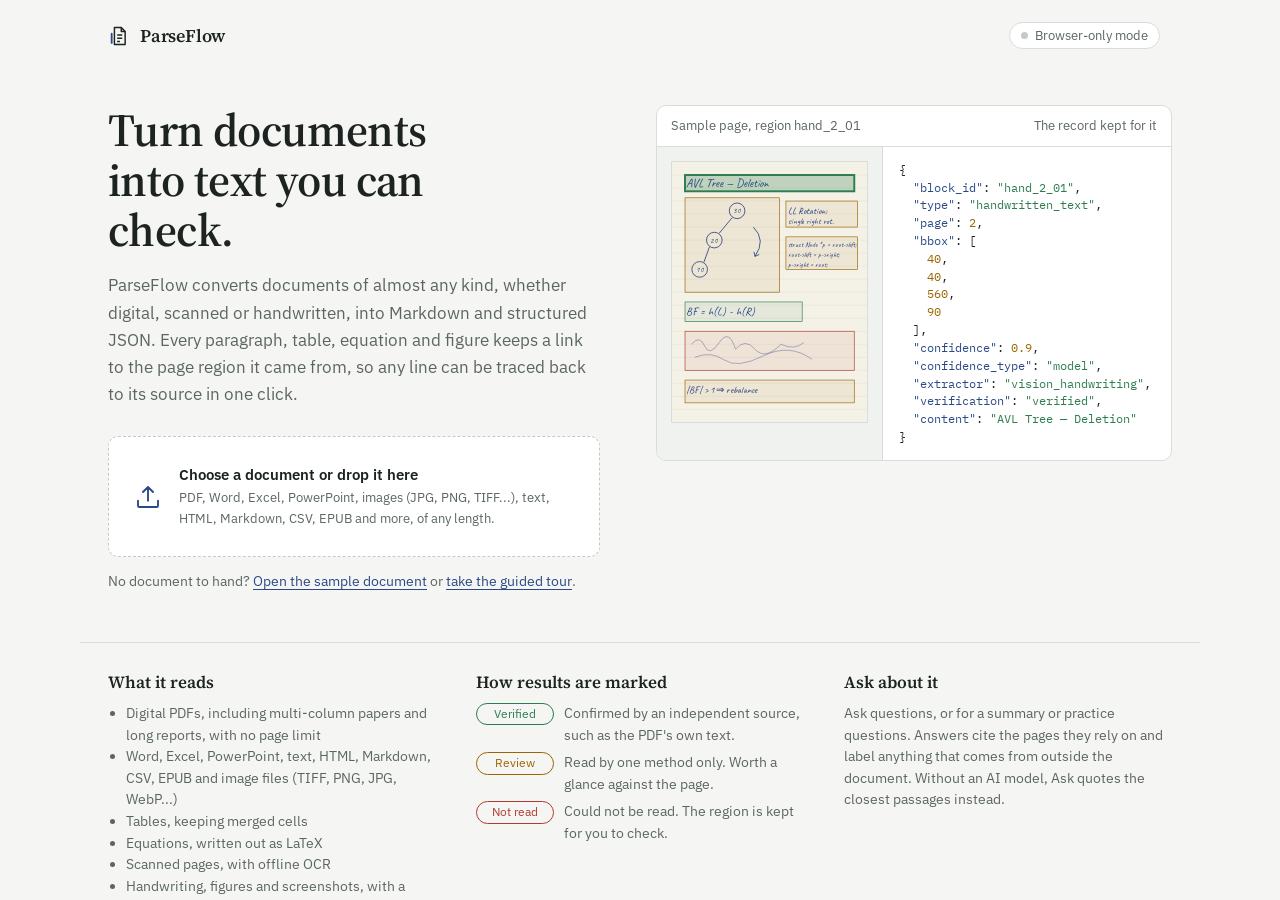
==== frontend/index.html @ 61996fc8 "Update ParseFlow to v0.8.1: offline PDF-to-Markdown engine, benchmark suite, and documentation" ====
<!DOCTYPE html><html lang="en"><head><meta charset="utf-8"><title>ParseFlow</title><meta name="description" content="Convert PDFs and images into Markdown and JSON where every line links back to its page region.">
<meta name="viewport" content="width=device-width, initial-scale=1, viewport-fit=cover">
<link rel="preconnect" href="https://fonts.googleapis.com"><link href="https://fonts.googleapis.com/css2?family=IBM+Plex+Mono:wght@400;500&family=IBM+Plex+Sans:wght@400;500;600&family=Source+Serif+4:opsz,wght@8..60,600&family=Caveat:wght@500&display=swap" rel="stylesheet">
<link rel="stylesheet" href="theme.css?v=0.8.1"></head><body>
<section id="landing" class="view on">
<nav class="nav"><div class="logo"><svg viewBox="0 0 24 24" fill="none" stroke="currentColor" stroke-width="1.6" stroke-linejoin="round" aria-hidden="true"><path d="M7 2.8h7.5l4.2 4.2v14.2H7z"/><path d="M14.5 2.8V7h4.2"/><path d="M10 11h5.5M10 14.5h5.5M10 18h3"/><path d="M4 9.5v10" stroke="var(--ac)" stroke-width="2" stroke-linecap="round"/></svg>ParseFlow</div><div class="navr"><span id="beb" class="cap"><i></i>Checking the server…</span><span id="acct"></span></div></nav>
<div class="hero-wrap">
 <div class="hero">
  <h1>Turn documents into text you can check.</h1>
  <p class="lede">ParseFlow converts documents of almost any kind, whether digital, scanned or handwritten, into Markdown and structured JSON. Every paragraph, table, equation and figure keeps a link to the page region it came from, so any line can be traced back to its source in one click.</p>
  <input id="fi" type="file" hidden onchange="onFile(this.files[0])">
  <div class="drop" id="drop" role="button" tabindex="0" onclick="fi.click()" onkeydown="if(event.key==='Enter'||event.key===' '){event.preventDefault();fi.click()}"><svg viewBox="0 0 24 24" aria-hidden="true"><path d="M12 15V4m0 0L8 8m4-4l4 4M4 15v4a1 1 0 001 1h14a1 1 0 001-1v-4" stroke-linecap="round" stroke-linejoin="round"/></svg><div><b>Choose a document or drop it here</b><span>PDF, Word, Excel, PowerPoint, images (JPG, PNG, TIFF...), text, HTML, Markdown, CSV, EPUB and more, of any length.</span></div></div>
  <div id="uerr"></div>
  <p class="alt">No document to hand? <button onclick="startDemo()">Open the sample document</button> or <button onclick="present()">take the guided tour</button>.</p>
 </div>
 <figure class="specimen" style="margin:0" aria-label="Example: a page region and the record kept for it">
  <div class="cap2"><span>Sample page, region <span id="mkid"></span></span><span>The record kept for it</span></div>
  <div class="mock"><div class="l" id="mockl"></div><div class="r"><pre id="mockj"></pre></div></div>
 </figure>
</div>
<section class="recent" id="recent" hidden></section>
<section class="facts">
 <div><h2>What it reads</h2><ul><li>Digital PDFs, including multi-column papers and long reports, with no page limit</li><li>Word, Excel, PowerPoint, text, HTML, Markdown, CSV, EPUB and image files (TIFF, PNG, JPG, WebP...)</li><li>Tables, keeping merged cells</li><li>Equations, written out as LaTeX</li><li>Scanned pages, with offline OCR</li><li>Handwriting, figures and screenshots, with a connected AI model</li></ul></div>
 <div><h2>How results are marked</h2><ul class="legend"><li><span class="pill verified">Verified</span><span>Confirmed by an independent source, such as the PDF's own text.</span></li><li><span class="pill review">Review</span><span>Read by one method only. Worth a glance against the page.</span></li><li><span class="pill failed">Not read</span><span>Could not be read. The region is kept for you to check.</span></li></ul></div>
 <div><h2>Ask about it</h2><p>Ask questions, or for a summary or practice questions. Answers cite the pages they rely on and label anything that comes from outside the document. Without an AI model, Ask quotes the closest passages instead.</p></div>
</section>
<p class="foot">Built by Team DEADLOCK for the DQCL ParseAnything problem statement at DataQuest 3.0.</p>
</section>

<section id="procv" class="view"><div class="proc"><h2 style="margin:0 0 14px">Processing</h2><div class="pcard"><div id="pfile"></div><div class="up"><i id="upb"></i></div></div><div id="stages"></div><div id="skipbox"></div></div></section>

<section id="app" class="app"><div class="top"><div class="logo"><svg viewBox="0 0 24 24" fill="none" stroke="currentColor" stroke-width="1.6" stroke-linejoin="round" aria-hidden="true"><path d="M7 2.8h7.5l4.2 4.2v14.2H7z"/><path d="M14.5 2.8V7h4.2"/><path d="M10 11h5.5M10 14.5h5.5M10 18h3"/><path d="M4 9.5v10" stroke="var(--ac)" stroke-width="2" stroke-linecap="round"/></svg>ParseFlow</div><span class="fn" id="fname"></span><span class="demo" id="demob">Sample document</span><span style="flex:1"></span><span id="beb2" class="cap"></span><button class="btn sm go" onclick="DOC.demo?tourGo(0):present()">Guided tour</button> <button class="btn sm" onclick="tourEnd();show('landing')">New document</button></div>
<div class="main" id="main"><div class="thumbs" id="thumbs"></div><div class="vw"><div id="guide"></div><div class="bar"><span id="pginfo"></span><span style="flex:1"></span><span class="legend-mini" title="Box colours on the page"><span><i style="background:var(--ok)"></i>Verified</span><span><i style="background:var(--wn)"></i>Review</span><span><i style="background:var(--er)"></i>Not read</span></span><label><input type="checkbox" id="ovt" checked onchange="renderPage()"> Show boxes</label></div><div class="page" id="page"></div></div>
<div class="split" id="split" role="separator" aria-orientation="vertical" aria-label="Resize the side panel" tabindex="0" title="Drag to resize. Double-click to reset."></div>
<div class="rt"><div class="tabs" id="tabs" role="tablist"></div><div class="tabhelp" id="tabhelp"></div><div class="pane" id="pane"></div></div></div></section>

<div class="tour" id="tour"><div class="sn" id="tn"></div><h4 id="th"></h4><p id="tp"></p><div class="ctl"><div class="dots" id="td"></div><span style="color:var(--mu);font-size:11px"><kbd>←</kbd> <kbd>→</kbd> <kbd>Esc</kbd></span><button class="btn sm" onclick="tourGo(ti-1)">Back</button><button class="btn sm pri" onclick="tourGo(ti+1)" id="tnx">Next</button></div></div>
<script>
const $=id=>document.getElementById(id),esc=s=>String(s??'').replace(/[&<>]/g,c=>({'&':'&amp;','<':'&lt;','>':'&gt;'}[c])),escA=s=>esc(s).replace(/"/g,'&quot;');
let EXT={pending:'Being read in the background',vision_table:'Vision Table Extractor',ocr:'OCR Engine (Tesseract)',digital_text_parser:'Digital Text Parser',table_engine:'Table Extractor',vision_chart:'Vision Chart',vision_handwriting:'Vision Handwriting',vision_diagram:'Vision Diagram',math_vision:'Math / Vision',fallback:'Kept as an image',figure_ocr:'Visual Text OCR (Tesseract)',figure_text_layer:'Figure Labels (PDF text)',borderless_table:'Borderless Table Detector',math_text_layer:'Math from Text Layer'};
let LANE={pending:'READING',vision_table:'VISION',ocr:'OCR',digital_text_parser:'LOCAL',table_engine:'LOCAL',vision_chart:'VISION',vision_handwriting:'VISION',vision_diagram:'VISION',math_vision:'VISION',fallback:'IMAGE',figure_ocr:'OCR',figure_text_layer:'LOCAL',borderless_table:'LOCAL',math_text_layer:'LOCAL'};
// any extractor added later still gets a readable name and lane instead of 'undefined'
const _E=EXT,_L=LANE;EXT=new Proxy(_E,{get:(o,k)=>o[k]??String(k).replace(/_/g,' ').replace(/\b\w/g,c=>c.toUpperCase())});LANE=new Proxy(_L,{get:(o,k)=>o[k]??(/^(vision|math_vision)/.test(k)?'VISION':/ocr/.test(k)?'OCR':k=='fallback'?'FLAG':'LOCAL')});
const verify=c=>c>=.85?'verified':c>=.6?'review':'failed';
const B=(id,type,page,bbox,ro,conf,ct,ex,content,x={})=>({block_id:id,type,content,page,bbox,reading_order:ro,confidence:conf,confidence_type:ct,extractor:ex,verification:verify(conf),relationships:[],warnings:[],...x});
let DOC,DEMO={document_id:'demo_001',filename:'demo_mixed_document.pdf',format:'pdf (synthetic demo)',demo:true,pages:[{n:1,kind:'digital'},{n:2,kind:'scanned + handwritten'}],processing_status:'complete',warnings:[],blocks:[
B('txt_1_01','heading',1,[40,40,560,80],1,.99,'native','digital_text_parser','Quarterly Financial Review'),
B('txt_1_02','paragraph',1,[40,95,560,175],2,.99,'native','digital_text_parser','Total revenue for FY24 was $48.2M, up 11% from FY23. Growth was led by the APAC region, while Europe was flat. Debt figures are summarised in the table below.'),
B('tbl_1_01','table',1,[40,200,560,330],3,.94,'heuristic (estimated)','table_engine','Regional revenue, FY23 vs FY24',{rows:[['Region','FY23 ($M)','FY24 ($M)'],['Americas','18.0','19.1'],['Europe','11.2','11.2'],['APAC','14.4','17.9']]}),
B('chart_1_01','chart',1,[40,360,560,620],4,.72,'model (estimated)','vision_chart','Bar chart "Revenue by Region". Three bars; APAC is visibly tallest, Europe shortest. Exact values not recoverable from bar heights.',{chart_type:'bar',title:'Revenue by Region',data:null,warnings:['Chart values not extracted — trend described only.']}),
B('cap_1_01','caption',1,[40,630,560,655],5,.97,'native','digital_text_parser','Figure 1. Revenue by region, FY24.'),
B('hand_2_01','handwritten_text',2,[40,40,560,90],1,.9,'model','vision_handwriting','AVL Tree — Deletion'),
B('diag_2_01','diagram',2,[40,110,330,400],2,.81,'model','vision_diagram','Handwritten AVL tree diagram: root 30 with left child 20 and left-left child 10 (left-heavy). Arrow indicates a single right rotation about node 30.',{elements:['node 30','node 20','node 10','rotation arrow'],relationships:['30→left→20','20→left→10','rotate-right(30)'],answer:'Right rotation — LL case.'}),
B('hand_2_02','handwritten_text',2,[350,120,570,200],3,.78,'model','vision_handwriting','LL Rotation: single right rotation'),
B('code_2_01','handwritten_code',2,[350,230,570,330],4,.74,'model','vision_handwriting','struct Node *p = root->left;\nroot->left = p->right;\np->right = root;'),
B('eq_2_01','equation',2,[40,430,400,490],5,.88,'model','math_vision','BF = h(L) - h(R)',{latex:'BF = h(L) - h(R)'}),
B('hand_2_03','handwritten_text',2,[40,520,560,640],6,.41,'model','vision_handwriting',null,{warnings:['Low confidence — review source. Content withheld rather than guessed.']}),
B('hand_2_04','handwritten_text',2,[40,670,560,740],7,.83,'model','vision_handwriting','|BF| > 1  =>  rebalance')]};
DOC=DEMO;DOC.blocks.forEach(b=>{if(b.verification!=='verified'&&!b.warnings.length)b.warnings.push('Confidence below verification threshold (0.85) — review recommended.')});
function showcase(){const bl=DEMO.blocks.filter(b=>b.page==2);let i=0;const hl=t=>esc(t).replace(/("(?:[^"\\]|\\.)*")(\s*:)?|\b(-?\d+\.?\d*)\b/g,(m,a,c,n)=>a?(c?`<span class="js-k">${a}</span>${c}`:`<span class="js-s">${a}</span>`):`<span class="js-n">${n}</span>`);
const draw=()=>{const c=bl[i%bl.length];i++;$('mockl').innerHTML=demoSVG(2).replace('</svg>','')+bl.map(b=>`<rect x="${b.bbox[0]}" y="${b.bbox[1]}" width="${b.bbox[2]-b.bbox[0]}" height="${b.bbox[3]-b.bbox[1]}" fill="${COL[b.verification]}${b==c?'44':'14'}" stroke="${COL[b.verification]}" stroke-width="${b==c?6:2}"/>`).join('')+'</svg>';$('mkid').textContent=c.block_id;
const o={block_id:c.block_id,type:c.type,page:c.page,bbox:c.bbox,confidence:c.confidence,confidence_type:c.confidence_type,extractor:c.extractor,verification:c.verification,content:c.content};$('mockj').innerHTML=hl(JSON.stringify(o,null,2))};draw();setInterval(draw,2600)}
let sel=null,pg=1,tab='Inspector',flt='All',aq=[];
function warnHTML(){const sample=DOC.local&&DOC.blocks.some(b=>b.extractor=='fallback')?`<div style="margin:8px 0"><button class="btn sm go" onclick="present()">See a sample handwritten-page result (demo, not your file)</button></div>`:'';const w=[...new Set(DOC.warnings||[])];return w.length?`<h3 style="margin:18px 0 6px">Notes</h3>`+w.map(x=>`<div class="note">${esc(x)}</div>`).join('')+sample:sample}
const TABS=['Overview','Ask','Markdown','Tables','Visuals','Handwritten','Blocks','Inspector','JSON'];
const TAB_DEV=['Blocks','Inspector','JSON'];
function tabWrap(){const t=$('tabs'),d=t&&t.querySelector('.tg.dev');if(d)d.classList.toggle('wrapped',d.offsetTop>t.firstElementChild.offsetTop+4)}
addEventListener('resize',()=>{if($('tabs'))tabWrap()});
const TAB_HELP={Overview:'A summary of the document: what was found and how much of it is confirmed.',
 Ask:'Ask questions about the document. Answers point to the pages they come from.',
 Markdown:'The full text as Markdown, ready to copy or download.',
 Tables:'Every table that was found, rebuilt as rows and columns.',
 Visuals:'Images, charts and diagrams, with the text read from them.',
 Handwritten:'Handwritten parts of the document and what was read from them.',
 Blocks:'Every region on every page, in reading order. Click one to see it on the page.',
 Inspector:'Details of the region you selected on the page: text, confidence and how it was checked.',
 JSON:'The complete structured output (for developers), ready to download.'};
const COL={verified:'#2E7D4F',review:'#9A6400',failed:'#B23A2E'};
const ink='#1d2433',pen='#1e3a8a';
function realPage(n){const p=DOC.pages[n-1],W=p.width||600,H=p.height||800;return `<svg viewBox="0 0 ${W} ${H}" xmlns="http://www.w3.org/2000/svg">`+(LI[n]?`<image href="${LI[n]}" width="${W}" height="${H}"/>`:BE?`<image href="/api/page/${DOC.document_id}/${n}.jpg" width="${W}" height="${H}"/>`:`<rect width="${W}" height="${H}" fill="#f3f4f6"/><text x="${W/2}" y="${H/2}" text-anchor="middle" font-size="${W/28}" fill="#6b7280">Source image unavailable (backend offline)</text>`)+'</svg>'}
function pageSVG(n){return DOC.real?realPage(n):demoSVG(n)}
function demoSVG(n){let s='<svg viewBox="0 0 600 800" xmlns="http://www.w3.org/2000/svg">';
if(n==1){s+=`<g font-family="Georgia,serif" fill="#111"><text x="40" y="72" font-size="28" font-weight="bold">Quarterly Financial Review</text><g font-size="13">`+['Total revenue for FY24 was $48.2M, up 11% from FY23. Growth','was led by the APAC region, while Europe was flat. Debt','figures are summarised in the table below.'].map((t,i)=>`<text x="40" y="${118+i*22}">${t}</text>`).join('')+`</g>`;
[['Region','FY23 ($M)','FY24 ($M)'],['Americas','18.0','19.1'],['Europe','11.2','11.2'],['APAC','14.4','17.9']].forEach((r,i)=>{s+=`<rect x="40" y="${200+i*32}" width="520" height="32" fill="${i?'#fff':'#eef1f5'}" stroke="#bbb"/>`+r.map((c,j)=>`<text x="${52+j*175}" y="${221+i*32}" font-size="13" ${i?'':'font-weight="bold"'}>${c}</text>`).join('')});
s+=`<line x1="80" y1="590" x2="540" y2="590" stroke="#444"/><line x1="80" y1="380" x2="80" y2="590" stroke="#444"/>`+[['Americas',100,19.1,'#5b7fbf'],['Europe',260,11.2,'#5b7fbf'],['APAC',420,17.9*1.18,'#3b5ea0']].map(([l,x,v,c])=>`<rect x="${x}" y="${590-v*10}" width="90" height="${v*10}" fill="${c}"/><text x="${x+45}" y="610" font-size="12" text-anchor="middle">${l}</text>`).join('')+`<text x="40" y="648" font-size="12" font-style="italic">Figure 1. Revenue by region, FY24.</text></g>`}
else{s+=`<rect width="600" height="800" fill="#f4f1e6"/><g fill="none" stroke="#d9d4c0">`+Array.from({length:19},(_,i)=>`<line x1="0" y1="${40+i*40}" x2="600" y2="${40+i*40}"/>`).join('')+`</g><g font-family="Caveat,'Comic Sans MS',cursive" fill="${pen}" font-size="30"><text x="44" y="78" font-size="38">AVL Tree — Deletion</text><text x="355" y="160">LL Rotation:</text><text x="355" y="192" font-size="26">single right rot.</text><g font-size="22"><text x="355" y="262">struct Node *p = root->left;</text><text x="355" y="292">root->left = p->right;</text><text x="355" y="322">p->right = root;</text></g><text x="44" y="470" font-size="34">BF = h(L) - h(R)</text><text x="44" y="710" font-size="30">|BF| &gt; 1 &#8658; rebalance</text></g>
<g stroke="${pen}" stroke-width="2.5" fill="none"><circle cx="200" cy="150" r="24"/><circle cx="130" cy="240" r="24"/><circle cx="85" cy="330" r="24"/><line x1="185" y1="171" x2="145" y2="219"/><line x1="115" y1="261" x2="98" y2="308"/><path d="M250 200 q40 40 5 90" /><path d="M255 290 l-3 -14 m3 14 l13 -6"/></g><g font-family="Caveat,cursive" fill="${pen}" font-size="24" text-anchor="middle"><text x="200" y="158">30</text><text x="130" y="248">20</text><text x="85" y="338">10</text></g>
<path d="M60 560 q25 -30 40 5 t45 -10 t50 20 q30 -35 60 0 t80 -15 q40 20 70 -5 M70 600 q50 -20 90 8 t120 -12 t150 10" stroke="${pen}" stroke-width="2" fill="none" opacity=".55"/>`}
return s+'</svg>'}
function renderThumbs(){const fast=BE&&!DOC.demo&&DOC.document_id&&!LI[1];$('thumbs').innerHTML=DOC.pages.map(p=>`<div class="th ${p.n==pg?'on':''}" onclick="goto(${p.n})">${fast?`<img class="thimg" loading="lazy" decoding="async" alt="" src="/api/page/${DOC.document_id}/${p.n}.jpg?w=200" style="aspect-ratio:${p.width||600}/${p.height||800}">`:pageSVG(p.n)}Page ${p.n}<br>${p.kind}</div>`).join('')}
function renderPage(){const bl=DOC.blocks.filter(b=>b.page==pg),pp=DOC.pages[pg-1],W=pp.width||600;let svg=pageSVG(pg).replace('</svg>','');
if($('ovt').checked){svg+=bl.map(b=>`<rect class="bb ${sel==b.block_id?'sel':''}" id="bb_${b.block_id}" x="${b.bbox[0]}" y="${b.bbox[1]}" width="${b.bbox[2]-b.bbox[0]}" height="${b.bbox[3]-b.bbox[1]}" stroke="${COL[b.verification]}" stroke-width="${W/300}" onclick="pick('${b.block_id}')"><title>${b.type} · ${b.block_id}</title></rect>`).join('');
const sb=bl.find(b=>b.block_id==sel);if(sb){const fs=W/48,t=sb.type+' · '+(sb.confidence*100|0)+'%';svg+=`<g class="lab"><rect x="${sb.bbox[0]}" y="${Math.max(0,sb.bbox[1]-fs*1.7)}" width="${t.length*fs*.62+fs}" height="${fs*1.6}" fill="${COL[sb.verification]}" rx="3"/><text x="${sb.bbox[0]+fs*.5}" y="${Math.max(0,sb.bbox[1]-fs*1.7)+fs*1.15}" font-size="${fs}" fill="#0a0b0d">${t}</text></g>`}}
$('page').innerHTML=svg+'</svg>';const fl=pp.flags||{};$('pginfo').innerHTML=`Page ${pg} of ${DOC.pages.length} · ${bl.length} regions · <span class="fl" style="display:inline-flex;vertical-align:middle"><span>${esc(pp.kind)}</span>${fl.text_layer===true?'<span>text layer</span>':fl.text_layer===false?'<span>no text layer</span>':''}${fl.multi_column?'<span>multi-column</span>':''}${fl.tables?`<span>${fl.tables} table</span>`:''}${fl.figures?`<span>${fl.figures} figure</span>`:''}${fl.visual_regions?`<span>${fl.visual_regions} visual/handwriting</span>`:''}</span>`;renderThumbs()}
function goto(n){pg=n;renderPage()}
function pick(id){sel=id;const b=DOC.blocks.find(x=>x.block_id==id);pg=b.page;tab='Inspector';renderPage();renderTabs()}
function source(id){const b=DOC.blocks.find(x=>x.block_id==id);sel=id;pg=b.page;$('ovt').checked=true;renderPage();renderTabs();const r=$('bb_'+id);r.classList.add('pulse');r.scrollIntoView({block:'center',behavior:'smooth'})}
const pill=v=>`<span class="pill ${v}">${{verified:'Verified',review:'Review',failed:'Not read'}[v]}</span>`;
const isVis=b=>['unknown','chart','figure','diagram','equation','handwritten_text','handwritten_code'].includes(b.type);
const isHW=b=>b.type.startsWith('handwritten')||b.extractor=='vision_handwriting'||!!b.handwritten,isViz=b=>isVis(b)&&!isHW(b);
const bar=b=>`<div class="bar2"><i style="width:${b.confidence*100}%;background:${COL[b.verification]}"></i></div>`;
function row(b){return `<div class="row" onclick="pick('${b.block_id}')"><div class="h"><span class="mono">${b.type}</span>${pill(b.verification)}<span style="margin-left:auto">p${b.page} · ${(b.confidence*100|0)}%</span></div><p>${b.content!=null?esc(b.content):'<span class="muted">Kept as an image (no text read)</span>'}</p></div>`}
function tblHTML(r){return `<div class="tw"><table class="t">${r.map((x,i)=>`<tr>${x.map(c=>i?`<td>${esc(c)}</td>`:`<th>${esc(c)}</th>`).join('')}</tr>`).join('')}</table></div>`}
function md(){if(DOC&&DOC._md)return DOC._md;let o=`<!-- ParseFlow · ${DOC.filename} -->\n`;DOC.blocks.slice().sort((a,b)=>a.page-b.page||a.reading_order-b.reading_order).forEach(b=>{const prov=`<!-- ${b.block_id} · p${b.page} · bbox ${JSON.stringify(b.bbox)} · ${b.extractor} · ${b.confidence} (${b.confidence_type}) · ${b.verification} -->`;let t;
if(b.content==null)t='';
else if(b.type=='heading'||(b.type=='handwritten_text'&&b.reading_order==1))t='# '+b.content;
else if(b.type=='table')t=`**${b.content}**\n\n`+b.rows.map((r,i)=>'| '+r.join(' | ')+' |'+(i?'':'\n|'+r.map(()=>'---').join('|')+'|')).join('\n');
else if(b.type=='handwritten_code')t='### Handwritten Code\n```text\n'+b.content+'\n```';
else if(b.type=='diagram')t='### Diagram\n'+b.content+'\n\nRelationships: '+b.relationships.join(', ');
else if(b.type=='chart')t='### Chart\n'+b.content;
else if(b.type=='equation')t='### Equation\n$$'+b.latex+'$$';
else if(b.type=='handwritten_text')t='### Handwritten Notes\n'+b.content;else t=b.content;o+=`\n${prov}\n${t}\n`});return o}
function jsonHTML(){const hl=s=>esc(s).replace(/("(?:[^"\\]|\\.)*")(\s*:)?|\b(-?\d+\.?\d*)\b/g,(m,a,c,n)=>a?(c?`<span class="js-k">${a}</span>${c}`:`<span class="js-s">${a}</span>`):`<span class="js-n">${n}</span>`);
const {blocks,...meta}=DOC;return `<pre>${hl(JSON.stringify(meta,null,2))}</pre><div class="k">blocks (${blocks.length})</div>`+blocks.map(b=>`<details><summary class="mono">${b.block_id} · ${b.type}</summary><pre>${hl(JSON.stringify(b,null,2))}</pre></details>`).join('')}
function ask(q){const stop=new Set('what does the is are was were which this that page say shown show in of a an about on and how'.split(' '));const m=q.match(/page\s*(\d+)/i);const syn={handwritten:'handwritten',note:'handwritten',notes:'handwritten',write:'handwritten',written:'handwritten',code:'code',rotation:'rotation rot',diagram:'diagram',chart:'chart',table:'table',equation:'equation',revenue:'revenue',debt:'debt',balance:'bf',factor:'bf'};
const tk=q.toLowerCase().match(/[a-z0-9$]+/g).filter(w=>w.length>2&&!stop.has(w)).flatMap(w=>(syn[w]||w).split(' '));
const sc=DOC.blocks.filter(b=>b.content!=null).map(b=>{const h=(b.content+' '+b.type+' '+(b.title||'')+' '+(b.rows||[]).flat().join(' ')+' '+(b.relationships||[]).join(' ')+' '+(b.elements||[]).join(' ')+' '+(b.ocr_text||'')).toLowerCase();let s=tk.filter(w=>h.includes(w)).length;if(m&&b.page==+m[1])s+=.5;return{b,s}}).filter(x=>x.s>=1||(m&&x.b.page==+m[1])).sort((a,b)=>b.s-a.s);
if(m&&!DOC.pages[+m[1]-1])return null;if(!sc.length)return null;
const top=sc.slice(0,/page/i.test(q)&&m?4:1).map(x=>x.b);const b0=top[0];
let ans=b0.answer||(top.length>1?'Page '+m[1]+' contains: '+top.map(b=>b.content.split('\n')[0]).join('; ')+'.':b0.type=='table'?b0.rows.map(r=>r.join(' | ')).join('; '):b0.content);
return{ans,top,conf:Math.min(...top.map(b=>b.confidence))}}
function srvDoc(){return BE&&DOC&&!DOC.demo&&!DOC.local&&/^[a-f0-9]{12}$/.test(DOC.document_id||'')}

let KX=null;function loadKatex(){return KX||(KX=new Promise((ok,no)=>{if(window.katex)return ok(window.katex);const l=document.createElement('link');l.rel='stylesheet';l.href='https://cdnjs.cloudflare.com/ajax/libs/KaTeX/0.16.9/katex.min.css';document.head.appendChild(l);const e=document.createElement('script');e.src='https://cdnjs.cloudflare.com/ajax/libs/KaTeX/0.16.9/katex.min.js';e.onload=()=>ok(window.katex);e.onerror=()=>{KX=null;no(new Error('katex'))};document.head.appendChild(e)}))}
function renderTex(){const els=[...document.querySelectorAll('[data-tex],[data-texi]')];if(!els.length)return;loadKatex().then(k=>els.forEach(e=>{try{k.render(e.dataset.tex||e.dataset.texi,e,{displayMode:!!e.dataset.tex,throwOnError:false})}catch(_){}})).catch(()=>{els.forEach(e=>{if(e.dataset.tex&&!e.textContent.trim())e.textContent='(LaTeX renderer unavailable offline - source shown below)'})})}
function renderTabs(){const tb=t=>`<button role="tab" aria-selected="${t==tab}" class="${t==tab?'on':''}" title="${escA(TAB_HELP[t]||'')}" onclick="tab='${t}';renderTabs()">${t}</button>`,vt=visTabs();$('tabs').innerHTML=`<div class="tg">${vt.filter(t=>!TAB_DEV.includes(t)).map(tb).join('')}</div><div class="tg dev">${vt.filter(t=>TAB_DEV.includes(t)).map(tb).join('')}</div>`;tabWrap();if($('tabhelp'))$('tabhelp').textContent=TAB_HELP[tab]||'';const p=$('pane');
if(tab=='Inspector'){const b=DOC.blocks.find(x=>x.block_id==sel);p.innerHTML=!b?'<p style="color:var(--mu)">Select a region on the page or in Blocks to inspect its content and provenance.</p>':`<h3 style="margin:0 0 6px">${isVis(b)?'Visual Analysis':'Block'} · <span class="mono">${b.type}</span></h3>${pill(b.verification)}
<div class="k">Confidence · ${b.confidence_type}</div><div class="ringw"><div class="ring" style="--p:${b.confidence*100|0};--c:${COL[b.verification]}"><b>${b.confidence*100|0}%</b></div><div style="color:var(--mu);font-size:12px">${/estimated|self-reported/.test(b.confidence_type)?'Estimated / self-reported — not a measured accuracy.':b.confidence_type=='ocr'?'Mean OCR word confidence.':'Text-layer extraction.'}</div></div>
<div class="k">Extractor</div>${EXT[b.extractor]} <span class="pill">${LANE[b.extractor]}</span>
<div class="k">Source</div><span class="mono">Page ${b.page} · ${b.block_id} · reading order ${b.reading_order}</span><div class="k">Bounding box</div><span class="mono">[${b.bbox.join(', ')}]</span>
<div class="k">Extracted content</div>${b.content==null?'<div class="card"><b>Kept as an image</b><p>This region is kept as it is on the page. ParseFlow does not guess text it cannot read; connect AI to have it read.</p></div>':b.rows?tblHTML(b.rows):`<pre>${esc(b.content)}</pre>`}
${b.latex?`<div class="k">Equation</div><div class="tex" data-tex="${escA(b.latex)}"></div><div class="k">LaTeX</div><pre>${esc(b.latex)}</pre>`:''}${b.ocr_text?`<div class="k">OCR text from region (labels only)</div><pre>${esc(b.ocr_text)}</pre>`:''}${b.data?`<div class="k">Chart data</div><pre>${esc(JSON.stringify(b.data))}</pre>`:''}${b.relationships&&b.relationships.length&&b.type!='diagram'?`<div class="k">Relationships</div><pre>${esc(b.relationships.join('\n'))}</pre>`:''}${b.evidence?`<div class="k">Verification evidence</div>${esc(b.evidence)}`:''}${b.confidence_level?`<div class="k">Confidence level</div>${esc(b.confidence_level)}`:''}${b.role&&b.role!='body'?`<div class="k">Role</div>${esc(b.role.replace('_',' '))} &middot; ${b.in_markdown===false?'excluded from the Markdown body':'kept'}${b.role_evidence?` (${esc(b.role_evidence)})`:''}`:''}${b.detected_text?`<div class="k">Text found in this visual</div><pre>${esc(b.detected_text.map(d=>d.text+(d.source=='ocr'?`  [OCR ${(d.confidence*100|0)}%]`:'')).join('\n'))}</pre>`:''}${b.elements?`<div class="k">Elements</div><pre>${esc(b.elements.join('\n'))}</pre>`:''}
${b.warnings.map(w=>`<div class="note">${esc(w)}</div>`).join('')}<div style="margin-top:14px"><button class="btn pri" onclick="source('${b.block_id}')">View Source</button></div>`}
else if(tab=='Overview'){const bl=DOC.blocks,c=v=>bl.filter(b=>b.verification==v).length,lanes={};bl.forEach(b=>{(lanes[b.extractor]??=[]).push(b)});
p.innerHTML=`<h3 style="margin:0 0 8px">Document Health</h3><div class="grid">${[['Pages',DOC.pages.length,''],['Blocks',bl.length,''],['Tables',bl.filter(b=>b.type=='table').length,''],['Visuals',bl.filter(isViz).length,''],['Handwritten',bl.filter(isHW).length,''],['Verified',c('verified'),'g'],['To check',c('review')+c('failed'),'']].map(([a,b,k])=>`<div class="stat ${k}"><b>${b}</b><span>${a}</span></div>`).join('')}</div>
<h3 style="margin:18px 0 6px">Pipeline</h3>${['Detect','Analyze','Route','Extract','Assemble','Verify','Output'].map(s=>`<div class="mono" style="font-size:12px"><span style="color:var(--ok)">✓</span> ${s}</div>`).join('')}
<h3 style="margin:18px 0 6px">Intelligent Router</h3>${Object.entries(lanes).map(([e,a])=>`<div class="st"><span>${EXT[e]}</span><small class="mono">${a.length} region${a.length>1?'s':''} · ${LANE[e]}</small></div>`).join('')}
<p style="color:var(--mu);font-size:12px">Vision processing is used for ${bl.filter(b=>LANE[b.extractor]=='VISION').length} of ${bl.length} regions; digital text and tables stay local.</p>${warnHTML()}`}
else if(tab=='Blocks'){const f={All:()=>1,Text:b=>['paragraph','list','caption','header','footer'].includes(b.type),Heading:b=>b.type=='heading',Table:b=>b.type=='table',Chart:b=>b.type=='chart',Figure:b=>b.type=='figure',Diagram:b=>b.type=='diagram',Equation:b=>b.type=='equation',Handwritten:b=>b.type.startsWith('handwritten'),Warning:b=>b.verification!='verified'};
p.innerHTML=`<div class="chips">${Object.keys(f).map(k=>`<button class="${k==flt?'on':''}" onclick="flt='${k}';renderTabs()">${k}</button>`).join('')}</div>`+DOC.blocks.filter(f[flt]).map(row).join('')}
else if(tab=='Tables'){const t=DOC.blocks.filter(b=>b.type=='table');p.innerHTML=t.length?t.map((b,i)=>`<div class="card" style="margin-bottom:10px"><b>Table ${String(i+1).padStart(2,'0')}</b> ${pill(b.verification)}<div style="color:var(--mu);font-size:12px;margin:3px 0 8px">Confidence ${b.confidence} (${b.confidence_type}) · page ${b.page}</div>${tblHTML(b.rows)}<div style="margin-top:8px"><button class="btn sm" onclick="source('${b.block_id}')">View Source</button></div></div>`).join(''):'No tables detected.'}
else if(tab=='Visuals'||tab=='Handwritten'){const hw=tab=='Handwritten',L=DOC.blocks.filter(hw?isHW:isViz);
 const VT=VT_LABEL;
 const why=b=>(b.warnings&&b.warnings[0])||'This region is kept as an image. Use Read with AI to get its text.';
 const card=b=>`<div class="card vcard" style="margin-bottom:10px"><div class="flow"><span class="mono">${esc(hw?(b.handwritten&&b.visual_type&&b.visual_type!='handwriting'?'Handwritten '+(VT[b.visual_type]||b.visual_type).toLowerCase():'Handwritten notes'):b.visual_type?VT[b.visual_type]||b.visual_type:({unknown:'Image',figure:'Figure'}[b.type]||b.type))}</span>${pill(b.verification)}<span style="margin-left:auto;color:var(--mu)">p${b.page}${b.content!=null?` · ${(b.confidence*100|0)}% <small>(${esc(b.confidence_type||'')})</small>`:''}</span></div><div class="vimg" style="height:${hw?260:200}px"><svg viewBox="${b.bbox[0]} ${b.bbox[1]} ${b.bbox[2]-b.bbox[0]} ${b.bbox[3]-b.bbox[1]}" style="width:100%;height:100%" preserveAspectRatio="xMidYMid meet">${pageSVG(b.page).replace(/^<svg[^>]*>|<\/svg>$/g,'')}</svg></div>
 ${b.content==null?`<div class="note">${esc(why(b))}</div>`:hw?`<div class="k" style="margin-top:0">${b.ai_read?'Transcription (read by AI)':'Quick offline reading · Read with AI for a clean transcription'}</div><pre style="margin:2px 0">${esc(b.content)}</pre>`:`<div class="k" style="margin-top:0">Text in image <small style="text-transform:none;letter-spacing:0">· ${b.ai_read?'read by AI':b.extractor=='figure_text_layer'?'PDF text':'OCR'}</small></div><pre style="margin:2px 0;white-space:pre-wrap">${esc(b.content)}</pre>`}
 ${!hw&&b.description?`<div class="k">Description <small style="text-transform:none;letter-spacing:0">· ${esc(b.description_source||'vision model')}</small></div><div style="font-size:13px">${esc(b.description)}</div>`:''}
 ${!hw&&b.detected_text&&b.detected_text.length?`<details style="margin-top:6px"><summary class="k" style="cursor:pointer">Text labels (${b.detected_text.length}) · source and confidence</summary><table class="t"><tr><th>Text</th><th>Source</th><th>Conf.</th></tr>${b.detected_text.map(d=>`<tr><td>${esc(d.text)}${d.ocr_raw?` <small style="color:var(--wn)">OCR read “${esc(d.ocr_raw)}”, corrected from sibling labels</small>`:''}${d.in_markdown===false?' <small style="color:var(--mu)">(below threshold, not in Markdown)</small>':''}</td><td>${d.source=='ocr'?'OCR':'PDF text'}</td><td>${(d.confidence*100|0)}%</td></tr>`).join('')}</table></details>`:''}${b.elements?`<div class="k">Elements</div><div class="fl">${b.elements.map(e=>`<span>${esc(e)}</span>`).join('')}</div>`:''}${b.type=='diagram'&&b.relationships.length?`<div class="k">Relationships</div><pre>${esc(b.relationships.join('\n'))}</pre>`:''}${b.latex?`<div class="k">Equation</div><div class="tex" data-tex="${escA(b.latex)}"></div><div class="k">LaTeX</div><pre>${esc(b.latex)}</pre>`:''}
 ${b.content==null?b.warnings.slice(0,1).map(w=>`<div class="note">${esc(w)}</div>`).join(''):''}${b.chart?`<div class="k">Chart</div><pre>${esc(JSON.stringify(b.chart,null,1))}</pre>`:''}${b.local_text?`<details style="margin-top:6px"><summary class="k" style="cursor:pointer">Local reading (${b.local_extractor=='figure_text_layer'?'PDF text':'OCR'})${b.ocr_agreement!=null?' · '+Math.round(b.ocr_agreement*100)+'% of its words match the AI text':''}</summary><pre style="white-space:pre-wrap">${esc(b.local_text)}</pre></details>`:''}${visActions(b)}</div>`;
 p.innerHTML=visHeader(L)+`<div style="color:var(--mu);font-size:12px;margin-bottom:10px">${hw?'Handwritten text and handwritten code':'Diagrams, charts, figures, equations and other pictures'} · ${L.length} found</div>`+(L.length?L.map(card).join(''):`<div class="card" style="color:var(--mu)">${hw?'No handwritten text detected in this document.':'No diagrams, charts or pictures detected in this document.'}</div>`)}
else if(tab=='JSON'){p.innerHTML=`<div style="display:flex;gap:6px;margin-bottom:8px"><button class="btn sm" onclick="navigator.clipboard.writeText(JSON.stringify(DOC,null,2))">Copy</button><button class="btn sm" onclick="dl('parseflow_twin.json',JSON.stringify(DOC,null,2),'application/json')">Download</button></div>`+jsonHTML()}
else if(tab=='Markdown'){p.innerHTML=`<div style="display:flex;gap:6px;margin-bottom:8px"><button class="btn sm" onclick="navigator.clipboard.writeText(md())">Copy</button><button class="btn sm" onclick="dl('parseflow.md',md(),'text/markdown')">Download</button></div>${md().trim()?`<pre>${esc(md())}</pre>`:`<p class="muted">The Markdown is empty. Everything ParseFlow found on these pages was either a repeated header or footer (left out of the text on purpose) or a region it could not read. The Blocks tab lists every region.</p>`}`}
else{renderAsk(p)}renderTex()}
function mdLite(t){return esc(t).replace(/\*\*(.+?)\*\*/g,'<b>$1</b>').replace(/\[(S\d+)\]/g,'<span class="mono" style="color:var(--ac)">[$1]</span>').replace(/\n/g,'<br>')}


function dl(n,t,m){const a=document.createElement('a');a.href=URL.createObjectURL(new Blob([t],{type:m}));a.download=n;a.click()}
function show(v){['landing','procv','app'].forEach(i=>$(i).classList.toggle('on',i==v))}
const STG=[['DETECT','Document detected'],['ANALYZE','Pages and regions identified'],['ROUTE','Content regions classified'],['EXTRACT','Extracting content'],['ASSEMBLE','Reconstructing document'],['VERIFY','Checking evidence'],['OUTPUT','Generating Markdown + JSON']];
/*PB*/
function pdfBlocks(items,W,H){ // items: [{s,x,y,h,w}] in page pixels (y = baseline). Pure function.
 const its=items.filter(i=>i.s&&i.s.trim()).sort((a,b)=>a.y-b.y||a.x-b.x),lines=[];
 for(const it of its){const l=lines.find(l=>Math.abs(l.y-it.y)<Math.max(l.h,it.h)*.45&&it.x>l.x0-2);if(l){l.its.push(it);l.h=Math.max(l.h,it.h)}else lines.push({y:it.y,h:it.h,x0:it.x,its:[it]})}
 const len=p=>p.reduce((a,i)=>a+i.s.length,0),split=l=>{l.its.sort((a,b)=>a.x-b.x);const parts=[[l.its[0]]];for(let k=1;k<l.its.length;k++){const p=l.its[k-1];if(l.its[k].x-(p.x+p.w)>l.h*2.5)parts.push([]);parts[parts.length-1].push(l.its[k])}return parts};
 const gs=[];for(const l of lines){const p=split(l);if(p.length==2&&p.every(q=>len(q)>=20))gs.push(p[1][0].x)}
 gs.sort((a,b)=>a-b);const gut=gs.length>=2&&gs[gs.length>>1]-gs[0]<40&&gs[gs.length-1]-gs[gs.length>>1]<40?gs[gs.length>>1]:null;
 const segs=[];for(const l of lines){let parts=split(l);
  if(parts.length>1&&!parts.every(q=>len(q)>=20)){parts=null;if(gut!==null){const Lf=l.its.filter(i=>i.x<gut-l.h*.5),R=l.its.filter(i=>i.x>=gut-l.h*.5);if(Lf.length&&R.length&&len(Lf)>=20&&R[0].x-(Lf[Lf.length-1].x+Lf[Lf.length-1].w)>l.h*1.2)parts=[Lf,R]}}
  if(parts&&parts.length>1)parts.forEach(p=>segs.push({y:l.y,h:l.h,x0:p[0].x,its:p}));else segs.push(l)}
 const L=segs.map(l=>{l.its.sort((a,b)=>a.x-b.x);let t='',px=null;for(const i of l.its){if(px!==null&&i.x-px>l.h*.15&&!/\s$/.test(t))t+=' ';t+=i.s;px=i.x+i.w}return{t:t.trim(),h:l.h,x0:Math.min(...l.its.map(i=>i.x)),x1:Math.max(...l.its.map(i=>i.x+i.w)),y0:l.y-l.h*.9,y1:l.y+l.h*.25}}).filter(l=>l.t).sort((a,b)=>a.y0-b.y0);
 const bl=[];
 for(const l of L){let best=null;for(const b of bl){const gap=l.y0-b.y1;if(gap<l.h*.9&&gap>-l.h*.5&&Math.abs(l.x0-b.x0)<l.h*4&&Math.abs(l.h-b.h)<l.h*.25&&(!best||b.y1>best.y1))best=b}
  if(best){best.lines.push(l.t);best.x0=Math.min(best.x0,l.x0);best.x1=Math.max(best.x1,l.x1);best.y1=Math.max(best.y1,l.y1)}else bl.push({lines:[l.t],x0:l.x0,x1:l.x1,y0:l.y0,y1:l.y1,h:l.h})}
 const hs=L.map(l=>l.h).sort((a,b)=>a-b),med=hs.length?hs[hs.length>>1]:10;
 return bl.map(b=>{const t=b.lines.join(' ').replace(/(\w)- (\w)/g,'$1$2');const bu=b.lines.every(x=>/^(\u2022|[-*\u25cf]|\d+[.)])\s/.test(x));
  const type=bu?'list':(b.h>=med*1.2&&b.lines.length<=2&&t.length<160)?'heading':/^(fig(ure)?|table)\.?\s*\d+/i.test(t)&&t.length<220?'caption':'paragraph';
  return{type,content:bu?b.lines.join('\n'):t,bbox:[b.x0,b.y0,b.x1,b.y1].map(v=>Math.max(0,Math.round(v)))}})}
function orderBlocks(bs,W){bs=bs.slice().sort((a,b)=>a.bbox[1]-b.bbox[1]||a.bbox[0]-b.bbox[0]);const res=[];let band=[],cols=false;
 const vo=(a,b)=>Math.min(a.bbox[3],b.bbox[3])-Math.max(a.bbox[1],b.bbox[1])>5;
 const flush=()=>{if(!band.length)return;const Lf=band.filter(i=>(i.bbox[0]+i.bbox[2])/2<W/2),R=band.filter(i=>!Lf.includes(i));
  if((Lf.length>=2&&R.length>=1&&R.some(r=>Lf.filter(l=>vo(r,l)).length>=2))||(R.length>=2&&Lf.length>=1&&Lf.some(l=>R.filter(r=>vo(l,r)).length>=2))||(Lf.length>=2&&R.length>=2)){cols=true;res.push(...Lf.sort((a,b)=>a.bbox[1]-b.bbox[1]),...R.sort((a,b)=>a.bbox[1]-b.bbox[1]))}else res.push(...band);band=[]};
 for(const b of bs){if(b.bbox[2]-b.bbox[0]>.6*W){flush();res.push(b)}else band.push(b)}flush();return{order:res,cols}}
function inkRegions(d,W,H,boxes){ // d: RGBA bytes. Finds ink the text layer does not explain: tables, drawings, handwriting. Pure function.
 const f=4,cw=Math.ceil(W/f),ch=Math.ceil(H/f),m=new Uint8Array(cw*ch);
 for(let y=0;y<H;y++){const r=(y/f|0)*cw;for(let x=0;x<W;x++){const i=(y*W+x)*4;if(.3*d[i]+.59*d[i+1]+.11*d[i+2]<140)m[r+(x/f|0)]=1}}
 for(const b of boxes){const x0=Math.max(0,(b[0]-3)/f|0),x1=Math.min(cw-1,(b[2]+3)/f|0),y0=Math.max(0,(b[1]-3)/f|0),y1=Math.min(ch-1,(b[3]+3)/f|0);for(let y=y0;y<=y1;y++)for(let x=x0;x<=x1;x++)m[y*cw+x]=0}
 const k=5,t=new Uint8Array(m.length),g=new Uint8Array(m.length);
 for(let y=0;y<ch;y++){let l=-1e9;for(let x=0;x<cw;x++){if(m[y*cw+x])l=x;if(x-l<=k)t[y*cw+x]=1}l=1e9;for(let x=cw-1;x>=0;x--){if(m[y*cw+x])l=x;if(l-x<=k)t[y*cw+x]=1}}
 for(let x=0;x<cw;x++){let l=-1e9;for(let y=0;y<ch;y++){if(t[y*cw+x])l=y;if(y-l<=k)g[y*cw+x]=1}l=1e9;for(let y=ch-1;y>=0;y--){if(t[y*cw+x])l=y;if(l-y<=k)g[y*cw+x]=1}}
 const seen=new Uint8Array(m.length),out=[];
 for(let s0=0;s0<g.length;s0++){if(!g[s0]||seen[s0])continue;const st=[s0];seen[s0]=1;let ink=0,x0=1e9,y0=1e9,x1=-1,y1=-1;
  while(st.length){const c=st.pop(),cx=c%cw,cy=(c/cw)|0;if(m[c]){ink++;if(cx<x0)x0=cx;if(cx>x1)x1=cx;if(cy<y0)y0=cy;if(cy>y1)y1=cy}
   for(const n of [cx>0?c-1:-1,cx<cw-1?c+1:-1,cy>0?c-cw:-1,cy<ch-1?c+cw:-1])if(n>=0&&g[n]&&!seen[n]){seen[n]=1;st.push(n)}}
  if(ink>=12&&(x1-x0+1)*f>=24&&(y1-y0+1)*f>=24)out.push([Math.max(0,x0*f-8),Math.max(0,y0*f-8),Math.min(W,(x1+1)*f+8),Math.min(H,(y1+1)*f+8)])}
 return out.sort((a,b)=>a[1]-b[1]||a[0]-b[0])}
/*PBEND*/
let BE=null,poll=null,ti=-1,AUTO=false,LI={},PJ=null;
const TOUR=[
['Open ParseFlow','“Most document AI systems extract information. ParseFlow preserves the evidence behind it.” Document Health below is computed from the processed document.',()=>{sel=null;pg=1;tab='Overview';renderPage();renderTabs()}],
['Understand → Route → Extract','Seven real pipeline stages. The router sends digital text and tables to local parsers; only handwriting, diagrams and charts go to vision.',()=>{tab='Overview';renderTabs();$('pane').scrollTop=260}],
['Page 2 is a scan','No text layer. ParseFlow finds handwriting, a diagram, an equation and code — region by region, not as one blob.',()=>{sel=null;tab='Blocks';flt='Handwritten';pg=2;renderPage();renderTabs()}],
['Click handwriting','Transcription, confidence, extractor, page and bounding box — all preserved. “Review” because a model alone can’t verify handwriting.',()=>pick('hand_2_02')],
['Click the diagram','Structured understanding: nodes, relationships, and the rotation arrow. The source crop stays available as evidence.',()=>pick('diag_2_01')],
['Handwritten code & maths','Code keeps its formatting. The equation is returned as LaTeX with its own confidence.',()=>pick('code_2_01')],
['Reconstructed table','Rows and columns rebuilt from page 1. Every cell is checked against the PDF text layer — that’s what “Verified” means.',()=>{source('tbl_1_01');tab='Tables';renderTabs()}],
['Ask your document','Answers come only from extracted blocks, with evidence and a View Source link.',()=>{source('diag_2_01');tab='Ask';aq=[];answerQ('What rotation is shown in the diagram?')}],
['Flagged, not hallucinated','Confidence 41%. ParseFlow withholds the content and flags the region instead of guessing.',()=>pick('hand_2_03')],
['ParseFlow','It shows you where it came from — and when it isn’t sure, it tells you.',()=>{sel=null;tab='Overview';renderTabs();renderPage()}]];
function tourGo(i){if(i<0)i=0;if(i>=TOUR.length)return tourEnd();ti=i;const t=TOUR[i];t[2]();$('tn').textContent=`STEP ${i+1} / ${TOUR.length}`;$('th').textContent=t[0];$('tp').textContent=t[1];$('td').innerHTML=TOUR.map((_,j)=>`<i class="${j<=i?'on':''}"></i>`).join('');$('tnx').textContent=i==TOUR.length-1?'Finish':'Next';$('tour').classList.add('on')}
function tourEnd(){ti=-1;$('tour').classList.remove('on')}
function present(){AUTO=true;startDemo()}
document.addEventListener('keydown',e=>{if(ti<0||/INPUT|TEXTAREA/.test(e.target.tagName))return;if(e.key=='ArrowRight'||e.key==' '){e.preventDefault();tourGo(ti+1)}else if(e.key=='ArrowLeft')tourGo(ti-1);else if(e.key=='Escape')tourEnd()});
function drawStages(l){$('stages').innerHTML=l.map(s=>`<div class="st ${s.state=='done'?'dn':s.state=='running'?'run':''}"><b>${s.state=='done'?'✓':s.state=='running'?'⟳':'○'}</b><span class="mono">${s.name}</span><small>${esc(s.detail)}</small></div>`).join('')}
function skipUI(id,st){const box=$('skipbox');if(!box)return;const ex=(st.stages||[]).find(s=>s.name=='EXTRACT')||{},on=st.status=='running'&&ex.state=='running'&&/^high-accuracy OCR/.test(ex.detail||'');
 if(!on){box.innerHTML='';return}if(box.dataset.id==id&&box.innerHTML)return;box.dataset.id=id;
 box.innerHTML=`<div class="skipnote"><span>The page text is being read by the high-accuracy OCR model on your OCR server. If it takes too long, use ParseFlow's own reading instead; nothing is lost.</span><button class="btn sm" onclick="skipOCR('${id}',this)">Skip and use the fast result</button></div>`}
function skipOCR(id,b){b.disabled=true;b.textContent='Finishing…';fetch('/api/skip-ocr/'+id,{method:'POST'}).catch(()=>{})}
function fileCard(name,meta){$('pfile').innerHTML=`<div class="nm">${esc(name)}</div><div class="mt">${meta.map(m=>`<span>${esc(m)}</span>`).join('')}</div>`}
function run(name,meta){show('procv');fileCard(name,meta);$('upb').style.width='100%';let i=0;const l=()=>STG.map((s,j)=>({name:s[0],detail:s[1],state:j<i?'done':j==i?'running':'pending'}));drawStages(l());
const t=setInterval(()=>{i++;drawStages(l());if(i>=STG.length){clearInterval(t);setTimeout(open,350)}},380)}
function open(){sel=null;pg=1;tab='Overview';aq=[];if(typeof CHAT!='undefined'){CHAT=[];RA_ERR={}};$('fname').textContent=DOC.filename;$('demob').style.display=DOC.demo?'':'none';show('app');renderPage();renderTabs();capBadge();if(AUTO){AUTO=false;setTimeout(()=>tourGo(0),600)}}
function startDemo(){DOC=DEMO;run('demo_mixed_document.pdf',['PDF (synthetic)','2 pages','demo sample'])}
function fail(code,t,m){show('landing');$('uerr').innerHTML=`<div class="err"><b class="mono">${code}</b> · ${t}<div style="color:var(--mu);margin-top:4px">${m}</div>${code=='PF-501'?'<div style="margin-top:8px"><button class="btn sm" onclick="startDemo()">Open the demo document instead</button></div>':''}</div>`}
function capBadge(){const t=BE?`<i></i>ParseFlow ${esc(BE.version||'')} · ready${BE.vision&&BE.vision.configured?' · AI: '+esc(BE.vision.model):''}`:'<i></i>Browser-only mode';['beb','beb2'].forEach(i=>{const e=$(i);if(e){e.innerHTML=t;e.className='cap '+(BE?'on':'off')}});if(typeof aiButton=='function')aiButton()}

fetch('/api/health').then(r=>r.json()).then(h=>{if(h&&h.ok)BE=h}).catch(()=>{}).finally(capBadge);
function upload(f,ext,sz){show('procv');fileCard(f.name,[ext.toUpperCase(),sz,'uploading…']);$('upb').style.width='0';drawStages(STG.map(s=>({name:s[0],detail:'',state:'pending'})));
const fd=new FormData();fd.append('file',f);const x=new XMLHttpRequest();x.open('POST','/api/process');
x.upload.onprogress=e=>{if(e.lengthComputable)$('upb').style.width=(e.loaded/e.total*100)+'%'};
x.onerror=()=>fail('PF-501','Backend unreachable','The ParseFlow server did not respond. Start it with ./run.sh.');
x.onload=()=>{let j;try{j=JSON.parse(x.responseText)}catch(e){return fail('PF-500','Server Error','The server returned an unexpected response.')}
if(j.error)return fail(j.error.code,j.error.title,j.error.message);track(j,sz)};x.send(fd)}
function track(j,sz){clearInterval(poll);$('upb').style.width='100%';fileCard(j.filename,[j.type,sz,j.pages+' page'+(j.pages>1?'s':'')].filter(Boolean));
const getDoc=()=>Promise.all([fetch('/api/document/'+j.document_id).then(r=>r.ok?r.json():Promise.reject(r)),fetch('/api/document/'+j.document_id+'/markdown').then(r=>r.ok?r.text():null).catch(()=>null)]).then(([d,t])=>{DOC=d;if(t)DOC._md=t;setTimeout(open,60)}).catch(()=>fail('PF-500','Server Error','Could not load the processed document.'));
if(j.document){DOC=j.document;if(j.markdown)DOC._md=j.markdown;return setTimeout(open,60)}if(j.status=='complete'||j.status=='partial')return getDoc();
$('skipbox').innerHTML='';poll=setInterval(()=>fetch('/api/status/'+j.document_id).then(r=>r.json()).then(st=>{if(st.error&&!st.stages)return;drawStages(st.stages);skipUI(j.document_id,st);if(st.total_pages){$('upb').style.width=st.progress_percent+'%';fileCard(j.filename,[j.type,sz,`${st.completed_pages}/${st.total_pages} pages · ${st.progress_percent}%`+(st.current_page?` · page ${st.current_page}`:'')+(st.failed_pages&&st.failed_pages.length?` · ${st.failed_pages.length} failed`:'')].filter(Boolean))}
if(st.status=='failed'||st.status=='cancelled'){clearInterval(poll);const e=st.error||{code:'PF-499',title:'Cancelled',message:'Processing was cancelled.'};fail(e.code,e.title,e.message)}
if(st.status=='complete'||st.status=='partial'){clearInterval(poll);getDoc()}}).catch(()=>{clearInterval(poll);fail('PF-501','Backend unreachable','Lost connection to the ParseFlow server.')}),300)}

function loadPdfJs(){return PJ||(PJ=new Promise((ok,no)=>{if(window.pdfjsLib)return ok(window.pdfjsLib);const e=document.createElement('script');e.src='https://cdnjs.cloudflare.com/ajax/libs/pdf.js/3.11.174/pdf.min.js';e.onload=()=>{pdfjsLib.GlobalWorkerOptions.workerSrc='https://cdnjs.cloudflare.com/ajax/libs/pdf.js/3.11.174/pdf.worker.min.js';ok(pdfjsLib)};e.onerror=()=>{PJ=null;no(new Error('load'))};document.head.appendChild(e)}))}
const FLAG_MSG='No text layer on this page (scanned, photographed or handwritten). OCR, handwriting and diagram extraction need the ParseFlow server; the page image is preserved and flagged instead of guessed.';
function flagBlock(n,W,H){return{block_id:`unk_${n}_01`,type:'unknown',content:null,page:n,bbox:[0,0,W,H],reading_order:1,confidence:.3,confidence_type:'heuristic (estimated)',extractor:'fallback',verification:'failed',relationships:[],warnings:[FLAG_MSG],preserved_image:true,evidence:'no extractor available in browser mode'}}
const VT=new Set(['handwritten_text','handwritten_code','equation','diagram','chart','figure','table','paragraph','heading','list','unknown']);
const VEX={handwritten_text:'vision_handwriting',handwritten_code:'vision_handwriting',paragraph:'vision_handwriting',heading:'vision_handwriting',list:'vision_handwriting',equation:'math_vision',diagram:'vision_diagram',figure:'vision_diagram',unknown:'vision_diagram',chart:'vision_chart',table:'vision_table'};
const vprompt=sc=>`You are a document-extraction engine. The image is ONE page of a document${sc?' with NO text layer (scanned, photographed or handwritten), so ALSO transcribe the printed or handwritten body text as paragraph / heading / handwritten_text items':'. Its plain printed body text is already extracted separately, so DO NOT repeat ordinary body text'}.
List every region of these kinds: table (rows as arrays of cell strings, header row first; repeat or leave blank for merged cells), handwritten_text, handwritten_code (keep code exactly, line by line), equation (give latex), diagram (flowcharts, trees, graphs, including hand-drawn AVL / binary search trees), chart, figure.
For tree or graph diagrams: elements = every node exactly as written (value and any balance factor), relationships = every edge like "30 -left-> 20", and also any rotation arrows or annotations written near it (for example "LL case: right rotation about 30"). Give a one-sentence description.
Respond with JSON only: {"items":[{"type":"table|handwritten_text|handwritten_code|equation|diagram|chart|figure|paragraph|heading|unknown","content":string|null,"description":string|null,"rows":[[string]]|null,"latex":string|null,"elements":[string],"relationships":[string],"chart":{"title":null,"chart_type":null,"axes":null,"legend":null,"data":null}|null,"bbox":[x1,y1,x2,y2],"confidence":0.0}]}
bbox is normalised 0-1000 relative to the image. Rules: transcribe exactly; never guess illegible text (use content null and confidence below 0.5); never invent chart values or table cells; if the page has no such regions return {"items":[]}.`;
const nrm=t=>String(t).toLowerCase().replace(/[^a-z0-9]+/g,''),ar=r=>Math.max(0,r[2]-r[0])*Math.max(0,r[3]-r[1]),ovf=(a,b)=>{const i=ar([Math.max(a[0],b[0]),Math.max(a[1],b[1]),Math.min(a[2],b[2]),Math.min(a[3],b[3])]);return ar(a)?i/ar(a):0};
function vItems(items,n,W,H){const out=[];for(const it of items){if(!it||typeof it!='object')continue;let t=VT.has(it.type)?it.type:'unknown',conf=Math.max(0,Math.min(.95,+it.confidence||.5)),rows=null;
 if(t=='table'){rows=Array.isArray(it.rows)?it.rows.map(r=>Array.isArray(r)?r.map(c=>String(c??'').trim()):[]).filter(r=>r.some(Boolean)):null;if(!rows||rows.length<2||Math.max(...rows.map(r=>r.length))<2){t='unknown';rows=null}}
 let content=it.content||(['diagram','chart','figure','unknown'].includes(t)?it.description:null);if(t=='table')content=`Table with ${rows.length} rows`;
 const w=[],r=it.bbox;let bb=[0,0,W,H];if(Array.isArray(r)&&r.length==4&&r.every(v=>typeof v=='number'&&v>=0&&v<=1000)&&r[2]-r[0]>8&&r[3]-r[1]>8)bb=[r[0]/1000*W,r[1]/1000*H,r[2]/1000*W,r[3]/1000*H].map(Math.round);else w.push('Model gave no valid region box; using the whole page.');
 if(!content){conf=Math.min(conf,.45);w.push('Low confidence — review source. Content withheld rather than guessed.')}
 const ch=it.chart&&typeof it.chart=='object'?it.chart:{},data=Array.isArray(ch.data)&&ch.data.length?ch.data:null;if(t=='chart'&&!data)w.push('Chart values not extracted — trend described only; no values invented.');
 const b={block_id:'',type:t,content,page:n,bbox:bb,reading_order:0,confidence:+conf.toFixed(2),confidence_type:'model (self-reported)',extractor:VEX[t],verification:'review',relationships:t=='diagram'&&Array.isArray(it.relationships)?it.relationships.map(String):[],warnings:w,evidence:'model self-reported only'};
 if(rows)b.rows=rows;if(t=='equation'&&it.latex)b.latex=String(it.latex);if(Array.isArray(it.elements)&&it.elements.length)b.elements=it.elements.map(String);if(t=='chart'){if(ch.chart_type)b.chart_type=ch.chart_type;if(ch.title)b.title=ch.title;if(data)b.data=data}
 out.push(b)}return out}
function verifyV(b,norm){if(!b.content){b.verification='failed';b.evidence='model returned no content';return}
 if(b.type=='table'&&norm){const cells=b.rows.flat().filter(Boolean),fr=cells.filter(c=>nrm(c)&&norm.includes(nrm(c))).length/Math.max(1,cells.length);b.evidence=`cells found in text layer: ${Math.round(fr*100)}%`;
  if(fr>=.9&&b.confidence>=.85){b.verification='verified';return}b.warnings.push(fr>=.9?'Confidence below 0.85 — review.':'Some table cells are not in the page text layer — review.');b.verification=b.confidence>=.6?'review':'failed';return}
 b.verification=b.confidence>=.6?'review':'failed';b.warnings.push('Model self-reported confidence; no independent evidence available.')}
function regionBlock(n,r,why){return{block_id:'',type:'figure',content:null,page:n,bbox:r,reading_order:0,confidence:.3,confidence_type:'heuristic (estimated)',extractor:'fallback',verification:'failed',relationships:[],warnings:['Visual region detected (ink the text layer does not explain: drawing, table or handwriting). '+why],preserved_image:true,evidence:'region detected, not interpreted'}}
const PRE={table:'tbl',chart:'chart',diagram:'diag',equation:'eq',handwritten_text:'hand',handwritten_code:'code',figure:'fig',unknown:'unk',caption:'cap'};
let SMP=null;
async function getSample(){if(!SMP)SMP=(window.claude&&claude.use?Promise.race([claude.use('sample'),new Promise(r=>setTimeout(()=>r(null),6000))]):Promise.resolve(null)).catch(()=>null);return SMP}
async function localProcess(f,ext,sz){show('procv');fileCard(f.name,[ext.toUpperCase(),sz,'browser mode']);$('upb').style.width='100%';
 const st=STG.map(s=>({name:s[0],detail:'',state:'pending'})),go=(i,d)=>{st.forEach((x,k)=>x.state=k<i?'done':k==i?'running':'pending');if(d!==undefined)st[i].detail=d;drawStages(st)},det=(i,d)=>{st[i].detail=d;drawStages(st)};LI={};
 try{go(0,'');const pg=[],warn=[];let pdf=null,pj=null,N=1;
  if(ext=='pdf'){try{pj=await loadPdfJs()}catch(e){return fail('PF-501','PDF engine unavailable','Could not load the in-browser PDF engine (pdf.js). Check your connection, or run the full ParseFlow server with ./run.sh.')}
   try{pdf=await pj.getDocument({data:await f.arrayBuffer()}).promise}catch(e){return e&&e.name=='PasswordException'?fail('PF-202','Encrypted Document','The PDF is password protected.'):fail('PF-201','Corrupt Document','The PDF could not be opened. It may be damaged or not a real PDF.')}
   if(!pdf.numPages)return fail('PF-205','Empty Document','The PDF has no pages.');N=pdf.numPages}
  det(0,ext=='pdf'?`PDF · ${N} page${N>1?'s':''}`:ext.toUpperCase()+' image');go(1,'');
  for(let n=1;n<=N;n++){let c=document.createElement('canvas'),its=[],chars=0,W,H;
   if(pdf){const p=await pdf.getPage(n),vp=p.getViewport({scale:2});c.width=Math.round(vp.width);c.height=Math.round(vp.height);await p.render({canvasContext:c.getContext('2d'),viewport:vp}).promise;
    its=(await p.getTextContent()).items.map(it=>{const t=pj.Util.transform(vp.transform,it.transform);return{s:it.str,x:t[4],y:t[5],h:Math.hypot(t[2],t[3]),w:it.width*vp.scale}});chars=its.reduce((a,i)=>a+i.s.trim().length,0)}
   else{const url=URL.createObjectURL(f),im=await new Promise((ok,no)=>{const i=new Image();i.onload=()=>ok(i);i.onerror=()=>no();i.src=url}).catch(()=>null);if(!im)return fail('PF-201','Corrupt Document','The image could not be decoded.');const k=Math.min(1,1700/Math.max(im.width,im.height));c.width=Math.round(im.width*k);c.height=Math.round(im.height*k);c.getContext('2d').drawImage(im,0,0,c.width,c.height)}
   W=c.width;H=c.height;LI[n]=c.toDataURL('image/jpeg',.8);const text=chars>=30,tb=text?pdfBlocks(its,W,H):[],boxes=tb.map(b=>b.bbox);let regions=[];
   try{regions=inkRegions(c.getContext('2d').getImageData(0,0,W,H).data,W,H,boxes)}catch(e){}
   const need=!text||regions.length>0,blob=need?await new Promise(r=>c.toBlob(r,'image/jpeg',.85)):null;
   pg.push({n,W,H,text,tb,regions,need,blob,norm:nrm(its.map(i=>i.s).join('')),kind:text?'digital':ext=='pdf'?'scanned / image-only':'image (no text layer)',blocks:[]});go(1,`page ${n}/${N}`)}
  det(1,`${N} pages · ${pg.filter(p=>p.need).length} with visual/handwritten/table regions`);go(2,'');
  const sm=pg.some(p=>p.need)?await getSample():null,lim=sm?await sm.limits().catch(()=>null):null,canV=!!(sm&&lim&&lim.images),maxV=10;
  const order=pg.filter(p=>p.need).sort((a,b)=>(a.text-b.text)||b.regions.length-a.regions.length).slice(0,maxV),vset=new Set(canV?order.map(p=>p.n):[]);
  if(pg.some(p=>p.need)&&!canV)warn.push('Vision (Claude) was unavailable or not enabled in this viewer: tables, hand-drawn diagrams and handwriting were detected as regions and preserved, but NOT interpreted.');
  else if(pg.filter(p=>p.need).length>maxV)warn.push(`Vision is limited to ${maxV} pages per document; ${pg.filter(p=>p.need).length-maxV} other pages with visual regions were preserved and flagged.`);
  det(2,`local ${pg.filter(p=>!p.need).length} · vision ${vset.size} · flagged ${pg.filter(p=>p.need&&!vset.has(p.n)).length}`);go(3,'');
  let used=0,stop=false,okV=0;
  for(const p of pg){p.blocks=p.tb.map(b=>({block_id:'',type:b.type,content:b.content,page:p.n,bbox:b.bbox,reading_order:0,confidence:.99,confidence_type:'native text layer',extractor:'digital_text_parser',verification:'verified',relationships:[],warnings:[],evidence:'text-layer'}));
   let vb=null;
   if(vset.has(p.n)&&!stop){used++;det(3,`vision (Claude) page ${used}/${vset.size} — can take up to a minute`);
    try{const j=await sm.json(vprompt(!p.text),{images:[p.blob],modelTier:'default'}),items=Array.isArray(j)?j:Array.isArray(j&&j.items)?j.items:null;if(!items)throw{code:'bad_json'};vb=vItems(items,p.n,p.W,p.H);vb.forEach(b=>verifyV(b,p.text?p.norm:null));okV++;
     if(!vb.length&&!p.text){vb=[regionBlock(p.n,[0,0,p.W,p.H],'Vision returned no readable regions for this scanned page.')]}}
    catch(e){const code=e&&e.code||'error';if(code=='not_granted'||code=='rate_limited'){stop=true;warn.push(code=='not_granted'?'Vision (Claude) access was declined — remaining visual regions were preserved and flagged.':'Vision rate limit reached — remaining visual regions were preserved and flagged.')}else warn.push(`Page ${p.n}: vision extraction failed (${code}); regions preserved and flagged.`)}}
   if(vb){for(const v of vb){if(['table','diagram','chart','figure','unknown','equation','handwritten_text','handwritten_code'].includes(v.type)){const ab=p.blocks.filter(b=>b.extractor=='digital_text_parser'&&ovf(b.bbox,v.bbox)>=.6);if(ab.length){if(v.type!='table')v.ocr_text=ab.map(b=>b.content).join('\n');p.blocks=p.blocks.filter(b=>!ab.includes(b))}}}p.blocks.push(...vb)}
   else if(p.need){const why=canV&&!stop?'Not sent to vision (page limit).':'Vision (Claude) unavailable — preserved and flagged, not interpreted.';(p.regions.length?p.regions.slice(0,8).map(r=>regionBlock(p.n,r,why)):[regionBlock(p.n,[0,0,p.W,p.H],why)]).forEach(b=>p.blocks.push(b))}}
  det(3,`${pg.reduce((a,p)=>a+p.blocks.length,0)} blocks`);go(4,'');
  const pages=[],blocks=[];
  for(const p of pg){const o=orderBlocks(p.blocks,p.W),ctr={};o.order.forEach((b,k)=>{b.reading_order=k+1;const pre=PRE[b.type]||(b.extractor=='digital_text_parser'?'txt':'hand');ctr[pre]=(ctr[pre]||0)+1;b.block_id=`${pre}_${p.n}_${String(ctr[pre]).padStart(2,'0')}`;blocks.push(b)});
   const tg=o.order.filter(b=>['table','chart','diagram','figure'].includes(b.type));for(const cp of o.order.filter(b=>b.type=='caption')){const nr=tg.map(t=>[Math.min(Math.abs(t.bbox[1]-cp.bbox[3]),Math.abs(cp.bbox[1]-t.bbox[3])),t]).sort((a,b)=>a[0]-b[0])[0];if(nr&&nr[0]<200){cp.relationships.push('caption_of:'+nr[1].block_id);nr[1].relationships.push('caption:'+cp.block_id)}}
   const nv=o.order.filter(b=>b.extractor.startsWith('vision')||b.extractor=='math_vision'||b.extractor=='fallback').length;
   pages.push({n:p.n,kind:p.kind+(p.need&&vset.has(p.n)?' + vision':''),width:p.W,height:p.H,flags:{text_layer:p.text,scanned:!p.text,multi_column:o.cols||undefined,tables:o.order.filter(b=>b.type=='table').length,figures:o.order.filter(b=>['figure','diagram','chart'].includes(b.type)).length,visual_regions:nv||undefined},chars:0})}
  det(4,`${blocks.length} blocks ordered`);go(5,'');
  const fl=blocks.filter(b=>b.verification!='verified').length;det(5,`${blocks.length-fl} verified · ${fl} flagged`);go(6,'');
  if(!blocks.length)warn.push('No content could be extracted from this document.');
  warn.unshift('Processed in your browser: text via pdf.js'+(okV?`, tables / handwriting / diagrams via Claude vision on ${okV} page${okV>1?'s':''} (self-reported confidence — not independently verified).`:'. Tables, handwriting and diagrams need vision or the ParseFlow server.'));
  const vis=['chart','figure','diagram','equation','handwritten_text','handwritten_code','unknown'];
  DOC={document_id:'local_'+Date.now(),filename:f.name,format:ext,real:true,local:true,pages,blocks,warnings:warn,processing_status:'complete',router:blocks.map(b=>({block_id:b.block_id,region_type:b.type,extractor:b.extractor})),
   stats:{pages:pages.length,blocks:blocks.length,tables:blocks.filter(b=>b.type=='table').length,visuals:blocks.filter(b=>vis.includes(b.type)).length,verified:blocks.length-fl,flagged:fl,lanes:{local:pg.filter(p=>!p.need).length,ocr:0,vision:okV,flagged:blocks.filter(b=>b.extractor=='fallback').length}},engines:{ocr:null,vision:{configured:canV&&okV>0,provider:'Claude (artifact sample)'}}};
  det(6,'Markdown + JSON ready');drawStages(st.map(x=>({...x,state:'done'})));setTimeout(open,500)}
 catch(e){fail('PF-500','Processing Error','Browser-mode processing failed ('+(e&&(e.name||e.code)||'error')+'). Try again, use the demo, or run the full server.')}}
function onFile(f){try{$('fi').value=''}catch(e){}if(!f)return;$('uerr').innerHTML='';const ext=(f.name.split('.').pop()||'').toLowerCase(),sz=f.size>1048576?(f.size/1048576).toFixed(1)+' MB':(f.size/1024|0)+' KB';
const okExt=BE&&BE.formats?BE.formats.extensions.map(e=>e.slice(1)).concat(['json']):['pdf','png','jpg','jpeg','json'];
if(!okExt.includes(ext))return fail('PF-204','Unsupported Document',BE?'ParseFlow cannot open .'+esc(ext)+' files. It opens: '+okExt.map(e=>e.toUpperCase()).join(', ')+'.':'Without the ParseFlow server only PDF, PNG and JPG open in the browser. Start the server for Word, Excel, PowerPoint, text and other files.');
if(!f.size)return fail('PF-205','Empty Document','The file contains no data.');
{const lim=(BE&&BE.limits&&BE.limits.max_upload_mb)||200;if(f.size>lim*1048576)return fail('PF-206','File Too Large',`Maximum size is ${lim} MB.`)}
if(ext=='json'){f.text().then(t=>{try{const d=JSON.parse(t);if(!Array.isArray(d.blocks)||!Array.isArray(d.pages))throw 0;d.blocks.forEach(b=>{if(!b.block_id||!Array.isArray(b.bbox)||!b.page)throw 0});d.demo=false;d.real=!!d.real;DOC=d;run(f.name,['Digital Twin JSON',sz,d.pages.length+' pages'])}catch(e){if(BE)return upload(f,ext,sz);fail('PF-203','Invalid Digital Twin','File is not a valid ParseFlow document (needs pages[] and blocks[] with block_id, page, bbox).')}});return}
if(!BE)return localProcess(f,ext,sz);
upload(f,ext,sz)}
const dz=$('drop');['dragover','dragenter'].forEach(e=>document.addEventListener(e,x=>{x.preventDefault();dz.classList.add('hv')}));['dragleave','drop'].forEach(e=>document.addEventListener(e,x=>{x.preventDefault();dz.classList.remove('hv');if(e=='drop')onFile(x.dataTransfer.files[0])}));
{const _rt=renderTabs;renderTabs=function(){_rt();renderTex()}}
showcase();</script><script src="ai.js?v=0.8.1"></script><script src="history.js?v=0.8.1"></script><script src="layout.js?v=0.8.1"></script><script src="live.js?v=0.8.1"></script></body></html>
---- frontend/theme.css ----
/* ParseFlow - one stylesheet for the whole UI.
   Palette: paper, ink and one fountain-pen blue. Green / amber / red are reserved for the
   verification states (verified / review / failed) and appear nowhere else. */
:root{
  --bg:#F5F6F4; --p:#FFFFFF; --p2:#F0F2F0; --bd:#D8DDDA; --bd2:#C3CAC6;
  --tx:#1C2321; --mu:#5B6662; --ac:#2A4A86; --ac-soft:#E6ECF6;
  --ok:#2E7D4F; --wn:#9A6400; --er:#B23A2E; --wn-soft:#FBF4E4;
  --serif:"Source Serif 4","Source Serif Pro",Charter,"Iowan Old Style",Georgia,serif;
  --sans:"IBM Plex Sans",-apple-system,"Segoe UI",system-ui,sans-serif;
  --monof:"IBM Plex Mono",ui-monospace,Consolas,monospace;
  --r:6px;
}
@media (prefers-color-scheme:dark){:root:not([data-theme="light"]){
  --bg:#15181A; --p:#1C2023; --p2:#23282B; --bd:#30363A; --bd2:#3D4448;
  --tx:#E6E9E7; --mu:#9AA4A0; --ac:#9BB4E3; --ac-soft:#232D40;
  --ok:#6CC08F; --wn:#E0B45C; --er:#E58A7E; --wn-soft:#2B261B;}}
:root[data-theme="dark"]{--bg:#15181A;--p:#1C2023;--p2:#23282B;--bd:#30363A;--bd2:#3D4448;--tx:#E6E9E7;--mu:#9AA4A0;--ac:#9BB4E3;--ac-soft:#232D40;--ok:#6CC08F;--wn:#E0B45C;--er:#E58A7E;--wn-soft:#2B261B}

*{box-sizing:border-box}
html,body{margin:0;height:100%}
body{background:var(--bg);color:var(--tx);font:14px/1.55 var(--sans);overflow:hidden;-webkit-font-smoothing:antialiased}
button{font:inherit;color:inherit;cursor:pointer}
a{color:var(--ac)}
:focus-visible{outline:2px solid var(--ac);outline-offset:2px}
.mono,code,kbd{font-family:var(--monof)}
.muted{color:var(--mu)}
.view{display:none;height:100%;overflow:auto}.view.on{display:block}

/* buttons */
.btn{background:var(--p);border:1px solid var(--bd2);padding:7px 14px;border-radius:var(--r);line-height:1.3;text-decoration:none;color:var(--tx);display:inline-block}
.btn:hover{border-color:var(--tx)}
.btn.pri{background:var(--ac);border-color:var(--ac);color:#fff;font-weight:500}
.btn.pri:hover{filter:brightness(1.08)}
@media (prefers-color-scheme:dark){:root:not([data-theme="light"]) .btn.pri{color:#10151d}}
.btn.sm{padding:4px 10px;font-size:12.5px}
.btn[disabled]{opacity:.55;cursor:default}
.btn.go{background:var(--p)}

/* ---------- landing ---------- */
#landing{background:var(--bg)}
.nav{display:flex;align-items:center;justify-content:space-between;max-width:1120px;margin:0 auto;padding:22px 28px}
.logo{display:flex;gap:10px;align-items:center;font:600 18px/1 var(--serif);letter-spacing:-.2px;color:var(--tx)}
.logo svg{width:22px;height:22px;flex:none}
.cap{font-size:12.5px;color:var(--mu);border:1px solid var(--bd);border-radius:999px;padding:3px 11px;background:var(--p);white-space:nowrap}
.cap i{display:inline-block;width:7px;height:7px;border-radius:50%;margin-right:7px;background:var(--bd2);vertical-align:1px}
.cap.on i{background:var(--ok)}
.hero-wrap{max-width:1120px;margin:0 auto;padding:34px 28px 10px;display:grid;grid-template-columns:minmax(0,1fr) minmax(0,1.05fr);gap:56px;align-items:start}
.hero h1{font:600 46px/1.08 var(--serif);letter-spacing:-.6px;margin:0 0 18px;max-width:15ch}
.hero p.lede{font-size:17px;line-height:1.6;color:var(--mu);max-width:34em;margin:0 0 28px}
.drop{border:1.5px dashed var(--bd2);border-radius:10px;background:var(--p);padding:26px 24px;cursor:pointer;display:flex;gap:16px;align-items:center}
.drop:hover,.drop.hv{border-color:var(--ac);background:var(--ac-soft)}
.drop svg{width:30px;height:30px;stroke:var(--ac);fill:none;stroke-width:1.5;flex:none}
.drop b{display:block;font-size:15px;font-weight:600;color:var(--tx)}
.drop span{color:var(--mu);font-size:13px}
.alt{margin:14px 0 0;color:var(--mu);font-size:13.5px}
.alt button{background:none;border:0;padding:0;color:var(--ac);text-decoration:underline;text-underline-offset:3px}
.err{margin:16px 0 0;border:1px solid var(--er);background:var(--p);border-radius:var(--r);padding:12px 16px}
.specimen{border:1px solid var(--bd);border-radius:10px;background:var(--p);overflow:hidden}
.specimen .cap2{display:flex;justify-content:space-between;gap:12px;padding:10px 14px;border-bottom:1px solid var(--bd);font-size:12.5px;color:var(--mu)}
.mock{display:grid;grid-template-columns:44% 56%}
.mock .l{padding:14px;background:var(--p2);border-right:1px solid var(--bd)}
.mock .l svg{width:100%;display:block;background:#fff;border:1px solid var(--bd)}
.mock .r{padding:14px 16px;min-width:0}
.mock pre{background:transparent;border:0;padding:0;margin:0;font-size:11.5px;line-height:1.55}
.facts{max-width:1120px;margin:40px auto 0;padding:28px 28px 56px;border-top:1px solid var(--bd);display:grid;grid-template-columns:repeat(3,minmax(0,1fr));gap:40px}
.facts h2{font:600 17px/1.3 var(--serif);margin:0 0 10px}
.facts p,.facts li{color:var(--mu);font-size:13.5px;line-height:1.6}
.facts p{margin:0}
.facts ul{margin:0;padding-left:18px}
.legend{list-style:none;padding:0!important;margin:0}
.legend li{display:flex;gap:10px;align-items:baseline;margin-bottom:6px}
.legend .pill{flex:none;min-width:78px;text-align:center}
.foot{max-width:1120px;margin:0 auto;padding:0 28px 32px;color:var(--mu);font-size:12.5px}
@media (max-width:900px){.hero-wrap{grid-template-columns:1fr;gap:30px}.facts{grid-template-columns:1fr;gap:24px}.hero h1{font-size:36px}}
@media (max-width:560px){.nav{padding:16px}.hero-wrap{padding:18px 16px 0}.facts{padding:24px 16px 40px}.foot{padding:0 16px 28px}.mock{grid-template-columns:1fr}.mock .l{display:none}.drop{padding:20px 16px}}

/* ---------- processing ---------- */
.proc{max-width:560px;margin:10vh auto;padding:0 24px}
.proc h2{font:600 24px var(--serif)}
.pcard{border:1px solid var(--bd);background:var(--p);border-radius:8px;padding:16px;margin-bottom:18px}
.pcard .nm{font-weight:600;font-size:15px}
.pcard .mt{display:flex;gap:14px;flex-wrap:wrap;color:var(--mu);font-size:12.5px;margin-top:4px}
.up{height:4px;background:var(--p2);border-radius:2px;margin-top:12px;overflow:hidden}.up i{display:block;height:100%;width:0;background:var(--ac);transition:width .3s}
.st{display:flex;gap:12px;padding:9px 0;border-bottom:1px solid var(--bd);align-items:center;color:var(--mu)}
.st b{width:22px;text-align:center}.st.dn{color:var(--tx)}.st.dn b{color:var(--ok)}.st.run{color:var(--tx)}.st.run b{color:var(--ac);animation:sp 1s linear infinite;display:inline-block}
.st span.mono{font-family:var(--sans);font-weight:500;width:96px;text-transform:lowercase;display:inline-block}.st span.mono::first-letter{text-transform:uppercase}
.st small{color:var(--mu);margin-left:auto;max-width:240px;text-align:right}
@keyframes sp{to{transform:rotate(360deg)}}

/* ---------- workspace ---------- */
.app{display:none;height:100%;grid-template-rows:52px 1fr}.app.on{display:grid}
.top{display:flex;align-items:center;gap:12px;padding:0 16px;border-bottom:1px solid var(--bd);background:var(--p)}
.top .logo{font-size:16px}.top .logo svg{width:18px;height:18px}
.top .fn{color:var(--mu);font-size:13px;overflow:hidden;text-overflow:ellipsis;white-space:nowrap;max-width:32vw}
.demo{font-size:11.5px;color:var(--wn);border:1px solid var(--wn);padding:1px 8px;border-radius:999px}
.main{display:grid;grid-template-columns:124px minmax(0,1fr) 7px var(--rtw,clamp(500px,42vw,780px));min-height:0}
.thumbs{border-right:1px solid var(--bd);overflow:auto;padding:10px;background:var(--p)}
.th{border:1px solid var(--bd);border-radius:4px;margin-bottom:10px;padding:4px;cursor:pointer;text-align:center;font-size:11.5px;color:var(--mu);background:var(--p)}
.th:hover{border-color:var(--bd2)}.th.on{border-color:var(--ac);color:var(--tx);box-shadow:0 0 0 1px var(--ac)}
.th svg{width:100%;display:block;background:#fff}
.vw{overflow:auto;padding:18px;background:var(--bg);position:relative}
.vw .bar{display:flex;gap:8px;align-items:center;margin-bottom:10px;color:var(--mu);font-size:12.5px;flex-wrap:wrap}
.page{max-width:640px;margin:0 auto;border:1px solid var(--bd);box-shadow:0 1px 2px rgba(28,35,33,.06),0 6px 18px rgba(28,35,33,.07)}
.page svg{display:block;width:100%;background:#fff}
.bb{fill:transparent;stroke-width:1.6;cursor:pointer}.bb:hover{fill:rgba(42,74,134,.10)}.bb.sel{fill:rgba(42,74,134,.16);stroke-width:3}
.bb.pulse{animation:pl .5s 3}@keyframes pl{50%{fill:rgba(154,100,0,.35)}}
.lab{font:600 11px var(--sans);pointer-events:none}
.rt{border-left:1px solid var(--bd);background:var(--p);display:flex;flex-direction:column;min-height:0}
.tabs{display:flex;flex-wrap:wrap;column-gap:2px;padding:0 10px;border-bottom:1px solid var(--bd)}
.tabs button{background:none;border:0;border-bottom:2px solid transparent;padding:12px 10px 10px;color:var(--mu);white-space:nowrap;font-size:13.5px;margin-bottom:-1px}
.tabs .tg{display:flex;flex-wrap:wrap;column-gap:2px}
.tabs .tg.dev{margin-left:auto;padding-left:10px;position:relative}
.tabs .tg.dev::before{content:"";position:absolute;left:2px;top:13px;bottom:12px;width:1px;background:var(--bd2)}
.tabs .tg.dev.wrapped{margin-left:0;padding-left:0}
.tabs .tg.dev.wrapped::before{display:none}
.tabs .tg.dev button{font-size:12.5px}
.tabs button:hover{color:var(--tx)}.tabs button.on{color:var(--tx);border-bottom-color:var(--ac);font-weight:500}
.pane{overflow:auto;padding:18px 20px 28px;flex:1;font-size:13.5px}
.pane h3{font:600 17px var(--serif);margin:0 0 8px}
.k{color:var(--mu);font-size:12px;font-weight:600;margin:14px 0 4px}
.pill{display:inline-block;font-size:11.5px;padding:1px 9px;border-radius:999px;border:1px solid var(--bd);white-space:nowrap}
.verified{color:var(--ok);border-color:var(--ok)}.review{color:var(--wn);border-color:var(--wn)}.failed{color:var(--er);border-color:var(--er)}
.grid{display:grid;grid-template-columns:1fr 1fr;gap:8px}
.stat{background:var(--p);border:1px solid var(--bd);border-radius:var(--r);padding:10px 12px}
.stat b{font:600 24px/1.1 var(--serif);display:block}.stat span{color:var(--mu);font-size:12px}
.stat.g b{color:var(--ok)}.stat.w b{color:var(--wn)}
.row{border:1px solid var(--bd);border-radius:var(--r);padding:9px 11px;margin-bottom:7px;cursor:pointer;background:var(--p)}
.row:hover{border-color:var(--bd2)}
.row .h{display:flex;gap:8px;align-items:center;font-size:12px;color:var(--mu)}.row p{margin:4px 0 0;font-size:13px}
.chips{display:flex;gap:6px;flex-wrap:wrap;margin-bottom:10px}
.chips button{font-size:12.5px;padding:3px 10px;border-radius:999px;border:1px solid var(--bd);background:var(--p);color:var(--tx)}
.chips button:hover{border-color:var(--ac);color:var(--ac)}.chips button.on{border-color:var(--ac);color:var(--ac);background:var(--ac-soft)}
pre{background:var(--p2);border:1px solid var(--bd);border-radius:var(--r);padding:10px;overflow:auto;font:12px/1.55 var(--monof);margin:4px 0;white-space:pre-wrap;word-break:break-word}
table.t{border-collapse:collapse;width:100%;font-size:12.5px}.t th,.t td{border:1px solid var(--bd);padding:5px 8px;text-align:left;vertical-align:top}.t th{background:var(--p2);font-weight:600}
.tw{max-width:100%;overflow-x:auto}
details{margin:3px 0}summary{cursor:pointer;color:var(--ac)}
.js-k{color:var(--ac)}.js-s{color:var(--ok)}.js-n{color:var(--wn)}
.flow{display:flex;gap:6px;align-items:center;font-size:12.5px}
.bar2{height:5px;border-radius:3px;background:var(--p2);overflow:hidden;margin-top:4px}.bar2 i{display:block;height:100%}
.ringw{display:flex;gap:14px;align-items:center;margin:6px 0}
.ring{--c:var(--ac);width:58px;height:58px;border-radius:50%;background:conic-gradient(var(--c) calc(var(--p)*1%),var(--p2) 0);display:grid;place-items:center;flex:none}
.ring b{width:46px;height:46px;border-radius:50%;background:var(--p);display:grid;place-items:center;font-size:13px}
.fl{display:flex;gap:5px;flex-wrap:wrap}.fl span{font-size:12px;padding:1px 8px;border-radius:999px;background:var(--p2);border:1px solid var(--bd);color:var(--tx)}
.warn{border:1px solid var(--bd);border-left:3px solid var(--wn);background:var(--p);border-radius:var(--r);padding:7px 10px;margin:6px 0;font-size:12.5px;color:var(--tx)}
.note{border:1px solid var(--bd);border-left:3px solid var(--bd2);background:var(--p2);border-radius:var(--r);padding:7px 10px;margin:6px 0;font-size:12.5px;color:var(--mu)}
.card{background:var(--p);border:1px solid var(--bd);border-radius:8px;padding:14px}
.vimg{background:#fff;border:1px solid var(--bd);border-radius:4px;margin:8px 0;overflow:hidden}
.vcard pre{max-height:240px;overflow:auto}
.vhead{display:flex;align-items:center;gap:10px;flex-wrap:wrap;border:1px solid var(--bd);background:var(--p2);border-radius:8px;padding:10px 12px;margin-bottom:12px;font-size:13px}
.ask{display:flex;gap:6px;margin-bottom:10px}
::-webkit-scrollbar{width:10px;height:10px}::-webkit-scrollbar-thumb{background:var(--bd);border-radius:6px;border:2px solid transparent;background-clip:padding-box}::-webkit-scrollbar-track{background:transparent}

/* AI status + dialog */
.aibtn .dot{display:inline-block;width:7px;height:7px;border-radius:50%;margin-right:7px;background:var(--ok);vertical-align:1px}
.aichip{font-size:12px;border:1px solid var(--bd);border-radius:999px;padding:2px 10px;color:var(--mu);background:var(--p)}
.aichip.on{color:var(--ok);border-color:var(--ok)}
button.aichip.off{cursor:pointer;color:var(--ac);border-color:var(--ac)}
.modalbg{position:fixed;inset:0;background:rgba(20,24,26,.45);display:none;align-items:center;justify-content:center;z-index:50;padding:16px}
.modal{background:var(--p);border:1px solid var(--bd);border-radius:10px;max-width:540px;width:100%;padding:20px 22px;box-shadow:0 18px 50px rgba(0,0,0,.18);max-height:92vh;overflow:auto}
.modal h3{font:600 19px var(--serif)}
.modal .prov{display:grid;gap:8px;margin:14px 0}
.modal .prov label{display:block;border:1px solid var(--bd);border-radius:8px;padding:10px 12px;cursor:pointer;font-size:13.5px}
.modal .prov label:has(input:checked){border-color:var(--ac);background:var(--ac-soft)}
.modal input[type=password],.modal select{background:var(--p);border:1px solid var(--bd2);color:var(--tx);border-radius:var(--r);padding:9px 11px;font:inherit;width:100%}
.okbox{border:1px solid var(--ok);color:var(--ok);border-radius:var(--r);padding:7px 10px;margin:8px 0;font-size:13px}

/* chat */
.chat{display:flex;flex-direction:column;height:calc(100vh - 150px);min-height:420px}
.chathead{display:flex;align-items:center;gap:10px;margin-bottom:8px}
.chathead b{font:600 17px var(--serif)}
.chatlog{flex:1;overflow:auto;padding:4px 2px 12px}
.av{display:none}
.msg{display:flex;margin:14px 0}.msg.me{justify-content:flex-end}
.msg.me .bub{background:var(--p2);border:1px solid var(--bd);border-radius:12px;padding:8px 13px;max-width:85%}
.msg.ai .bub{max-width:100%;min-width:0;line-height:1.65;font-size:14.5px;padding:2px 0 2px 14px;border-left:2px solid var(--bd)}
.msg.ai .bub p{margin:0 0 9px}.msg.ai .bub p:last-child{margin-bottom:0}
.msg.ai .bub ul,.msg.ai .bub ol{margin:4px 0 9px;padding-left:22px}
.msg.ai .bub h3,.msg.ai .bub h4,.msg.ai .bub h5,.msg.ai .bub h6{margin:12px 0 4px;font:600 15px var(--serif)}
.msg.ai .bub code{font-size:12.5px;background:var(--p2);padding:1px 4px;border-radius:3px}
.msg.ai .bub pre.code{background:var(--p2);padding:10px;border-radius:var(--r);overflow:auto}
.msg.ai .bub blockquote{border-left:3px solid var(--bd);margin:6px 0;padding-left:10px;color:var(--mu)}
.cite{border:0;background:var(--ac-soft);color:var(--ac);font:600 11px var(--sans);border-radius:3px;padding:0 5px;margin:0 1px;vertical-align:1px;cursor:pointer}
.cite:hover{background:var(--ac);color:#fff}
.gk{font-size:11px;border:1px solid var(--wn);color:var(--wn);border-radius:3px;padding:0 5px;white-space:nowrap}
.meta{color:var(--mu);font-size:12px;margin-top:8px}
.srcs{margin-top:8px;border-top:1px solid var(--bd);padding-top:6px}.srcs summary{color:var(--mu);font-size:12.5px}
.src{padding:8px 0;border-bottom:1px solid var(--bd)}
.welcome{padding:26px 4px}.welcome h3{font:600 19px var(--serif);margin:0 0 6px}
.composer{display:flex;gap:8px;align-items:flex-end;border:1px solid var(--bd2);background:var(--p);border-radius:10px;padding:6px 6px 6px 12px;position:sticky;bottom:0}
.composer:focus-within{border-color:var(--ac)}
.composer textarea{flex:1;border:0;outline:0;background:transparent;color:var(--tx);font:inherit;resize:none;padding:7px 0;max-height:160px}
.composer .send{border-radius:var(--r);padding:7px 12px}
.typing{display:inline-flex;gap:3px;vertical-align:middle}.typing i{width:5px;height:5px;border-radius:50%;background:var(--mu);animation:tp 1s infinite}.typing i:nth-child(2){animation-delay:.15s}.typing i:nth-child(3){animation-delay:.3s}
@keyframes tp{0%,80%,100%{opacity:.25}40%{opacity:1}}

/* guided tour (demo) */
.tour{position:fixed;left:50%;bottom:calc(22px + env(safe-area-inset-bottom,0px));transform:translateX(-50%);width:min(680px,92vw);background:var(--p);border:1px solid var(--bd2);border-radius:10px;padding:14px 18px;z-index:40;box-shadow:0 14px 40px rgba(0,0,0,.16);display:none}
.tour.on{display:block}
.tour .sn{font-size:12px;color:var(--mu)}.tour h4{margin:2px 0;font:600 16px var(--serif)}.tour p{margin:2px 0 12px;font-size:14px;color:var(--mu)}
.tour .ctl{display:flex;gap:8px;align-items:center}.tour .dots{display:flex;gap:5px;margin-right:auto}.tour .dots i{width:16px;height:3px;border-radius:2px;background:var(--bd)}.tour .dots i.on{background:var(--ac)}
.tour kbd{font-size:11px;border:1px solid var(--bd);border-radius:3px;padding:0 5px;color:var(--mu)}

@media (max-width:1100px){.main{grid-template-columns:96px minmax(0,1fr) 7px var(--rtw,clamp(420px,48vw,560px))}.tabs{padding:0 6px}.tabs button{padding:12px 8px 10px;font-size:13px}}
@media (max-width:760px){
  #app.on{overflow:auto}
  #app .main{display:flex;flex-direction:column;height:auto;min-height:0}
  #app .main>*{width:100%;max-width:100%;min-width:0;border-left:0;border-right:0}
  #app,#app .top,#app #pane{min-width:0;max-width:100vw}
  #app .top{flex-wrap:wrap;row-gap:6px;padding:8px 12px;height:auto}
  #app .top .fn{max-width:45vw}
  #app .top .cap{display:none}
  #thumbs{display:flex;gap:8px;overflow-x:auto;max-height:none}#thumbs .th{flex:0 0 90px}
  #app .vw{max-height:72vh;padding:10px}
  #app .rt{display:block;height:auto}
  #app .tabs{position:sticky;top:0;background:var(--p);z-index:3}
  #pane{max-height:none;overflow:visible}
  .chat{height:auto;min-height:0}
}
@media (prefers-reduced-motion:reduce){*{animation:none!important;transition:none!important}}
@media (max-width:560px){.nav{flex-wrap:wrap;gap:10px}.nav .cap{white-space:normal;max-width:100%}}

/* ---------- account and history ---------- */
.navr{display:flex;align-items:center;gap:12px;min-width:0}
.recent{max-width:1120px;margin:34px auto 0;padding:0 28px}
.recent .rh{display:flex;align-items:baseline;gap:14px;flex-wrap:wrap;margin-bottom:10px}
.recent h2{font:600 19px/1.3 var(--serif);margin:0}
.recent .rh .muted{font-size:13px}
.rlist{list-style:none;margin:0;padding:0;border:1px solid var(--bd);border-radius:8px;background:var(--p);overflow:hidden}
.rlist li{display:grid;grid-template-columns:minmax(0,1fr) 78px 96px 150px auto;gap:14px;align-items:center;padding:9px 14px;border-top:1px solid var(--bd)}
.rlist li:first-child{border-top:0}
.rname{background:none;border:0;padding:0;text-align:left;font-weight:500;overflow:hidden;text-overflow:ellipsis;white-space:nowrap}
.rname:hover:not([disabled]){color:var(--ac);text-decoration:underline}
.rname[disabled]{cursor:default;color:var(--mu)}
.rmeta{color:var(--mu);font-size:12.5px;white-space:nowrap}
.rst{font-size:12px;white-space:nowrap}
.rst::before{content:"";display:inline-block;width:7px;height:7px;border-radius:50%;margin-right:7px;vertical-align:1px;background:var(--bd2)}
.rst.ok::before{background:var(--ok)}.rst.run::before{background:var(--ac)}.rst.bad::before{background:var(--er)}
.ract{display:flex;gap:6px;justify-content:flex-end}
.btn.ghost{border-color:transparent;background:none;color:var(--mu)}
.btn.ghost:hover{border-color:var(--bd2);color:var(--tx)}
.linkbtn{background:none;border:0;color:var(--ac);padding:8px 0;font-size:13px}
.linkbtn:hover{text-decoration:underline}
.toast{position:fixed;left:50%;bottom:24px;transform:translateX(-50%);background:var(--tx);color:var(--bg);padding:10px 16px;border-radius:6px;font-size:13.5px;z-index:90;max-width:calc(100% - 32px);transition:opacity .5s}
.toast.out{opacity:0}
@media (max-width:760px){.rlist li{grid-template-columns:minmax(0,1fr) auto;gap:4px 10px}.rlist li .rmeta{display:none}.rlist li .rst{grid-column:1}.rlist li .ract{grid-column:2;grid-row:1/3}}
@media (max-width:560px){.recent{padding:0 16px}}

.navr .btn{white-space:nowrap}
@media (max-width:560px){.navr{width:100%;justify-content:space-between;gap:8px}.navr .cap{min-width:0;flex:1 1 auto;overflow:hidden;text-overflow:ellipsis;white-space:nowrap}}
.skipnote{display:flex;gap:14px;align-items:center;justify-content:space-between;margin-top:16px;padding:12px 14px;border:1px solid var(--bd);border-radius:var(--r);background:var(--p);font-size:13px;color:var(--mu)}
.skipnote .btn{flex:none}
@media (max-width:560px){.skipnote{flex-direction:column;align-items:stretch}}

/* ---------- workspace: resizable side panel, tab help, first-time guide ---------- */
.split{cursor:col-resize;background:var(--bg);border-left:1px solid var(--bd);position:relative;touch-action:none}
.split::after{content:"";position:absolute;left:1px;top:50%;width:3px;height:36px;margin-top:-18px;border-radius:2px;background:var(--bd2)}
.split:hover::after,.split.drag::after,.split:focus-visible::after{background:var(--ac)}
.rt{border-left:0}
.tabhelp{padding:9px 20px;font-size:12.5px;color:var(--mu);border-bottom:1px solid var(--bd);background:var(--p2);line-height:1.45}
.tabhelp:empty{display:none}
.legend-mini{display:inline-flex;gap:12px;font-size:12px;color:var(--mu);margin-right:6px}
.legend-mini span{display:inline-flex;align-items:center;gap:5px}
.legend-mini i{width:9px;height:9px;border-radius:2px;display:inline-block}
.guide{display:flex;gap:16px;align-items:flex-start;max-width:900px;margin:0 auto 14px;padding:14px 16px;border:1px solid var(--bd);border-left:3px solid var(--ac);border-radius:var(--r);background:var(--p);font-size:13.5px;line-height:1.55}
.guide h4{margin:0 0 6px;font:600 15px/1.3 var(--serif)}
.guide ol{margin:0;padding-left:18px;color:var(--mu)}
.guide ol b{color:var(--tx);font-weight:600}
.guide .btn{flex:none}
body.dragging,body.dragging *{cursor:col-resize!important;user-select:none!important}
@media (max-width:760px){.split{display:none}.legend-mini{display:none}.tabs .tg.dev{margin-left:0}.guide{flex-direction:column}}
.th{overflow-wrap:break-word;line-height:1.35;font-size:11px}
.livechip{font-size:12.5px;color:var(--mu);display:inline-flex;align-items:center;gap:7px;white-space:nowrap}
.livechip .spin{width:11px;height:11px;border:2px solid var(--bd2);border-top-color:var(--ac);border-radius:50%;display:inline-block;animation:sp .8s linear infinite}
.th .thimg{display:block;width:100%;height:auto;background:#fff}

/* ---------- login page ---------- */
body.authpage{overflow:auto}
.auth-wrap{min-height:100%;display:flex;flex-direction:column}
.auth-main{flex:1;display:flex;justify-content:center;align-items:flex-start;padding:30px 16px 60px}
.auth-card{width:100%;max-width:420px;background:var(--p);border:1px solid var(--bd);border-radius:10px;padding:26px 28px}
.auth-tabs{display:flex;border-bottom:1px solid var(--bd);margin:0 0 16px}
.auth-tabs button{flex:1;background:none;border:0;border-bottom:2px solid transparent;padding:10px 8px;margin-bottom:-1px;color:var(--mu);font-size:14.5px}
.auth-tabs button.on{color:var(--tx);border-bottom-color:var(--ac);font-weight:600}
.auth-sub{color:var(--mu);font-size:14px;margin:0 0 16px}
.auth-card label{display:block;font-size:13px;color:var(--mu);margin:0 0 12px}
.auth-card input{display:block;width:100%;margin-top:5px;padding:9px 11px;border:1px solid var(--bd2);border-radius:var(--r);background:var(--p);color:var(--tx);font:14px var(--sans)}
.auth-card input:focus{outline:2px solid var(--ac);outline-offset:0;border-color:var(--ac)}
.auth-msg{color:var(--er);font-size:13.5px;min-height:18px;margin:0 0 8px}
.auth-go{width:100%;padding:10px 14px;font-size:14.5px}
.auth-or{display:flex;align-items:center;gap:12px;color:var(--mu);font-size:12.5px;margin:16px 0}
.auth-or::before,.auth-or::after{content:"";flex:1;height:1px;background:var(--bd)}
.auth-skip{display:block;text-align:center;padding:10px;border-radius:var(--r);background:var(--p2);color:var(--tx);text-decoration:none;font-weight:500}
.auth-skip:hover{background:var(--bd)}
.auth-note{font-size:12.5px;color:var(--mu);margin:18px 0 0;line-height:1.55}
/* account menu in the top bar */
.acct-menu{position:relative}
.acct-btn{display:flex;align-items:center;gap:8px;background:var(--p);border:1px solid var(--bd);border-radius:999px;padding:3px 12px 3px 3px}
.acct-btn:hover{border-color:var(--bd2)}
.acct-btn .av{display:inline-block;flex:none;width:26px;height:26px;border-radius:50%;background:var(--ac-soft);color:var(--ac);font:600 11.5px/26px var(--sans);text-align:center}
.acct-btn .nm{font-size:13px;max-width:14ch;overflow:hidden;text-overflow:ellipsis;white-space:nowrap}
.acct-pop{position:absolute;right:0;top:calc(100% + 6px);z-index:30;min-width:210px;background:var(--p);border:1px solid var(--bd);border-radius:8px;box-shadow:0 8px 24px rgba(0,0,0,.08);padding:6px}
.acct-pop .who{padding:8px 10px 10px;border-bottom:1px solid var(--bd);margin-bottom:4px;font-size:13px;color:var(--mu)}
.acct-pop .who b{color:var(--tx)}
.acct-pop button{display:block;width:100%;text-align:left;background:none;border:0;padding:7px 10px;border-radius:5px}
.acct-pop button:hover{background:var(--p2)}
@media (max-width:560px){.acct-btn .nm{display:none}.acct-btn{padding:3px}}
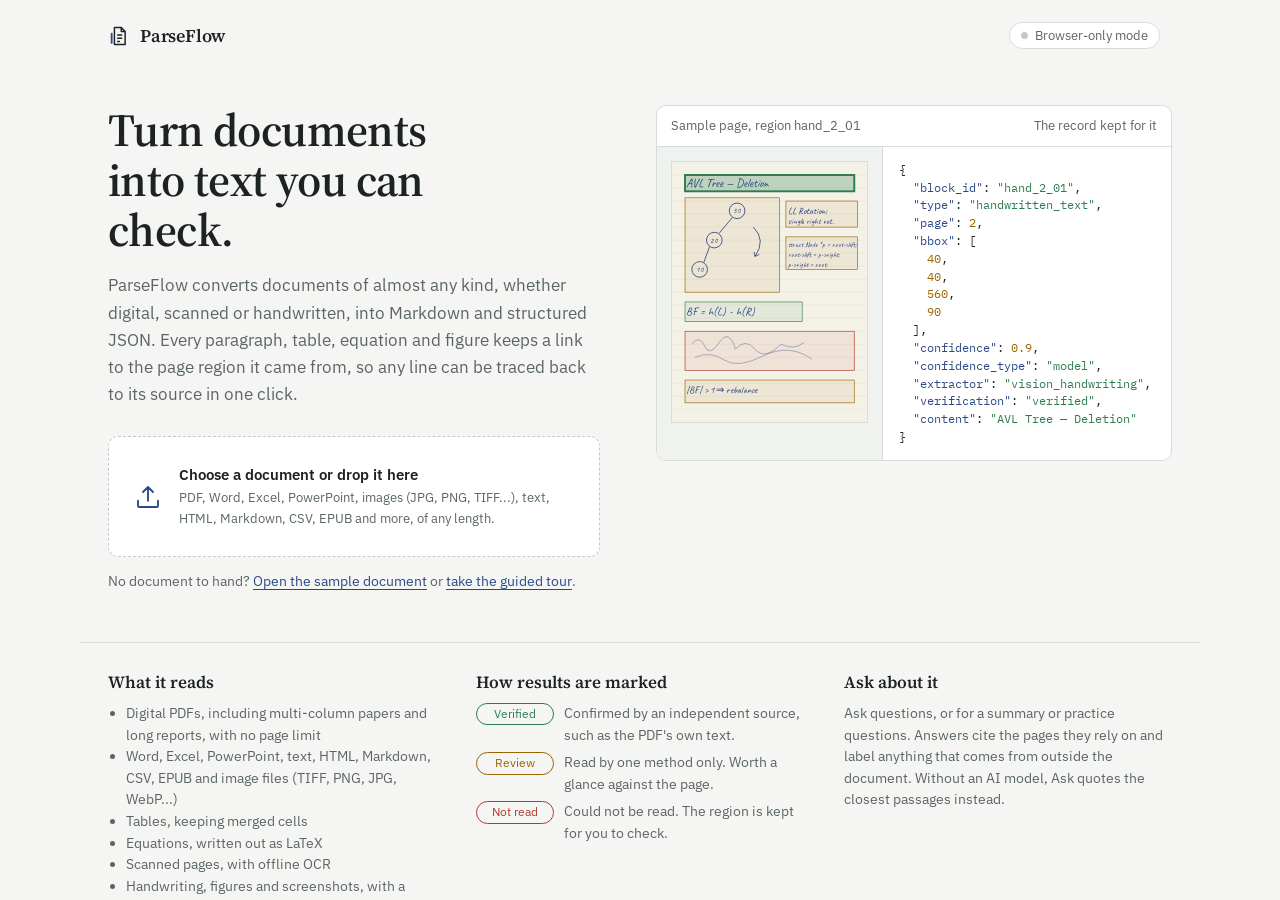
==== commit bde67863: "Update ParseFlow to v0.8.2: faster digital pages and performance optimizations" ====
--- a/frontend/index.html
+++ b/frontend/index.html
@@ -1,7 +1,7 @@
 <!DOCTYPE html><html lang="en"><head><meta charset="utf-8"><title>ParseFlow</title><meta name="description" content="Convert PDFs and images into Markdown and JSON where every line links back to its page region.">
 <meta name="viewport" content="width=device-width, initial-scale=1, viewport-fit=cover">
 <link rel="preconnect" href="https://fonts.googleapis.com"><link href="https://fonts.googleapis.com/css2?family=IBM+Plex+Mono:wght@400;500&family=IBM+Plex+Sans:wght@400;500;600&family=Source+Serif+4:opsz,wght@8..60,600&family=Caveat:wght@500&display=swap" rel="stylesheet">
-<link rel="stylesheet" href="theme.css?v=0.8.1"></head><body>
+<link rel="stylesheet" href="theme.css?v=0.8.2"></head><body>
 <section id="landing" class="view on">
 <nav class="nav"><div class="logo"><svg viewBox="0 0 24 24" fill="none" stroke="currentColor" stroke-width="1.6" stroke-linejoin="round" aria-hidden="true"><path d="M7 2.8h7.5l4.2 4.2v14.2H7z"/><path d="M14.5 2.8V7h4.2"/><path d="M10 11h5.5M10 14.5h5.5M10 18h3"/><path d="M4 9.5v10" stroke="var(--ac)" stroke-width="2" stroke-linecap="round"/></svg>ParseFlow</div><div class="navr"><span id="beb" class="cap"><i></i>Checking the server…</span><span id="acct"></span></div></nav>
 <div class="hero-wrap">
@@ -320,4 +320,4 @@
 upload(f,ext,sz)}
 const dz=$('drop');['dragover','dragenter'].forEach(e=>document.addEventListener(e,x=>{x.preventDefault();dz.classList.add('hv')}));['dragleave','drop'].forEach(e=>document.addEventListener(e,x=>{x.preventDefault();dz.classList.remove('hv');if(e=='drop')onFile(x.dataTransfer.files[0])}));
 {const _rt=renderTabs;renderTabs=function(){_rt();renderTex()}}
-showcase();</script><script src="ai.js?v=0.8.1"></script><script src="history.js?v=0.8.1"></script><script src="layout.js?v=0.8.1"></script><script src="live.js?v=0.8.1"></script></body></html>
+showcase();</script><script src="ai.js?v=0.8.2"></script><script src="history.js?v=0.8.2"></script><script src="layout.js?v=0.8.2"></script><script src="live.js?v=0.8.2"></script></body></html>
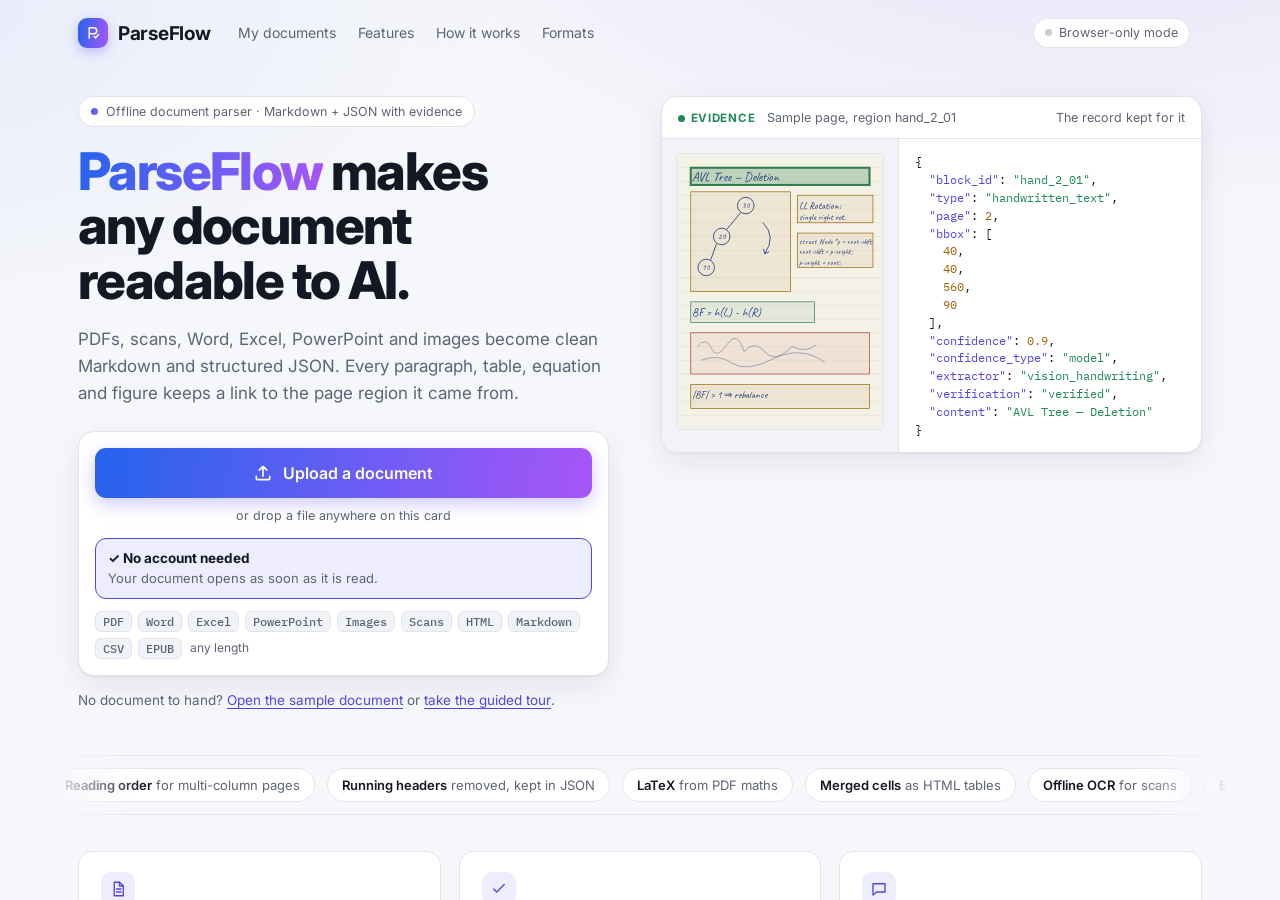
==== commit 61b44046: "Release v0.9.1: update codebase to version 0.9.1" ====
--- a/frontend/index.html
+++ b/frontend/index.html
@@ -1,35 +1,47 @@
 <!DOCTYPE html><html lang="en"><head><meta charset="utf-8"><title>ParseFlow</title><meta name="description" content="Convert PDFs and images into Markdown and JSON where every line links back to its page region.">
 <meta name="viewport" content="width=device-width, initial-scale=1, viewport-fit=cover">
-<link rel="preconnect" href="https://fonts.googleapis.com"><link href="https://fonts.googleapis.com/css2?family=IBM+Plex+Mono:wght@400;500&family=IBM+Plex+Sans:wght@400;500;600&family=Source+Serif+4:opsz,wght@8..60,600&family=Caveat:wght@500&display=swap" rel="stylesheet">
-<link rel="stylesheet" href="theme.css?v=0.8.2"></head><body>
+<link rel="preconnect" href="https://fonts.googleapis.com"><link href="https://fonts.googleapis.com/css2?family=IBM+Plex+Mono:wght@400;500&family=Inter:wght@400;500;600;700;800&family=Caveat:wght@500&display=swap" rel="stylesheet">
+<link rel="stylesheet" href="theme.css?v=0.9.1"></head><body>
 <section id="landing" class="view on">
-<nav class="nav"><div class="logo"><svg viewBox="0 0 24 24" fill="none" stroke="currentColor" stroke-width="1.6" stroke-linejoin="round" aria-hidden="true"><path d="M7 2.8h7.5l4.2 4.2v14.2H7z"/><path d="M14.5 2.8V7h4.2"/><path d="M10 11h5.5M10 14.5h5.5M10 18h3"/><path d="M4 9.5v10" stroke="var(--ac)" stroke-width="2" stroke-linecap="round"/></svg>ParseFlow</div><div class="navr"><span id="beb" class="cap"><i></i>Checking the server…</span><span id="acct"></span></div></nav>
+<nav class="nav"><a class="brand" href="/" aria-label="ParseFlow home"><span class="mark" aria-hidden="true"><svg viewBox="0 0 24 24" fill="none" stroke="#fff" stroke-width="2" stroke-linecap="round" stroke-linejoin="round"><path d="M7 19V5h6a4 4 0 010 8H7"/><path d="M13.5 16.5l2 2 4-4.5"/></svg></span>ParseFlow</a>
+ <div class="navlinks"><a href="#library" onclick="event.preventDefault();libOpen('all')">My documents</a><a href="#features">Features</a><a href="#how">How it works</a><a href="#formats">Formats</a></div>
+ <div class="navr"><span id="beb" class="cap"><i></i>Checking the server…</span><span id="acct"></span></div></nav>
 <div class="hero-wrap">
  <div class="hero">
-  <h1>Turn documents into text you can check.</h1>
-  <p class="lede">ParseFlow converts documents of almost any kind, whether digital, scanned or handwritten, into Markdown and structured JSON. Every paragraph, table, equation and figure keeps a link to the page region it came from, so any line can be traced back to its source in one click.</p>
+  <span class="eyebrow"><i></i>Offline document parser · Markdown + JSON with evidence</span>
+  <h1><span class="gt">ParseFlow</span> makes any document readable to AI.</h1>
+  <p class="lede">PDFs, scans, Word, Excel, PowerPoint and images become clean Markdown and structured JSON. Every paragraph, table, equation and figure keeps a link to the page region it came from.</p>
   <input id="fi" type="file" hidden onchange="onFile(this.files[0])">
-  <div class="drop" id="drop" role="button" tabindex="0" onclick="fi.click()" onkeydown="if(event.key==='Enter'||event.key===' '){event.preventDefault();fi.click()}"><svg viewBox="0 0 24 24" aria-hidden="true"><path d="M12 15V4m0 0L8 8m4-4l4 4M4 15v4a1 1 0 001 1h14a1 1 0 001-1v-4" stroke-linecap="round" stroke-linejoin="round"/></svg><div><b>Choose a document or drop it here</b><span>PDF, Word, Excel, PowerPoint, images (JPG, PNG, TIFF...), text, HTML, Markdown, CSV, EPUB and more, of any length.</span></div></div>
+  <div class="upcard" id="drop" onclick="if(event.target.closest('a,.choice'))return;fi.click()">
+   <button class="upbtn" type="button" onclick="event.stopPropagation();fi.click()"><svg viewBox="0 0 24 24" aria-hidden="true"><path d="M12 16V4m0 0L7.5 8.5M12 4l4.5 4.5M4 16v3a1 1 0 001 1h14a1 1 0 001-1v-3" stroke-linecap="round" stroke-linejoin="round"/></svg>Upload a document</button>
+   <p class="drophint">or drop a file anywhere on this card</p>
+   <div class="choices" id="choices"></div>
+   <div class="fmts" id="formats"><span>PDF</span><span>Word</span><span>Excel</span><span>PowerPoint</span><span>Images</span><span>Scans</span><span>HTML</span><span>Markdown</span><span>CSV</span><span>EPUB</span><em>any length</em></div>
+  </div>
   <div id="uerr"></div>
   <p class="alt">No document to hand? <button onclick="startDemo()">Open the sample document</button> or <button onclick="present()">take the guided tour</button>.</p>
  </div>
  <figure class="specimen" style="margin:0" aria-label="Example: a page region and the record kept for it">
-  <div class="cap2"><span>Sample page, region <span id="mkid"></span></span><span>The record kept for it</span></div>
+  <div class="cap2"><span><b class="live"><i></i>Evidence</b> Sample page, region <span id="mkid"></span></span><span>The record kept for it</span></div>
   <div class="mock"><div class="l" id="mockl"></div><div class="r"><pre id="mockj"></pre></div></div>
  </figure>
 </div>
+<div class="marquee" aria-hidden="true"><div class="track"><span><b>Reading order</b> for multi-column pages</span><span><b>Running headers</b> removed, kept in JSON</span><span><b>LaTeX</b> from PDF maths</span><span><b>Merged cells</b> as HTML tables</span><span><b>Offline OCR</b> for scans</span><span><b>Evidence</b> on every block</span><span><b>Ask</b> with cited pages</span><span><b>Folder to Markdown</b> from the command line</span><span><b>Reading order</b> for multi-column pages</span><span><b>Running headers</b> removed, kept in JSON</span><span><b>LaTeX</b> from PDF maths</span><span><b>Merged cells</b> as HTML tables</span><span><b>Offline OCR</b> for scans</span><span><b>Evidence</b> on every block</span><span><b>Ask</b> with cited pages</span><span><b>Folder to Markdown</b> from the command line</span></div></div>
 <section class="recent" id="recent" hidden></section>
-<section class="facts">
- <div><h2>What it reads</h2><ul><li>Digital PDFs, including multi-column papers and long reports, with no page limit</li><li>Word, Excel, PowerPoint, text, HTML, Markdown, CSV, EPUB and image files (TIFF, PNG, JPG, WebP...)</li><li>Tables, keeping merged cells</li><li>Equations, written out as LaTeX</li><li>Scanned pages, with offline OCR</li><li>Handwriting, figures and screenshots, with a connected AI model</li></ul></div>
- <div><h2>How results are marked</h2><ul class="legend"><li><span class="pill verified">Verified</span><span>Confirmed by an independent source, such as the PDF's own text.</span></li><li><span class="pill review">Review</span><span>Read by one method only. Worth a glance against the page.</span></li><li><span class="pill failed">Not read</span><span>Could not be read. The region is kept for you to check.</span></li></ul></div>
- <div><h2>Ask about it</h2><p>Ask questions, or for a summary or practice questions. Answers cite the pages they rely on and label anything that comes from outside the document. Without an AI model, Ask quotes the closest passages instead.</p></div>
+<section class="facts" id="features">
+ <div class="fcard"><span class="ficon" aria-hidden="true"><svg viewBox="0 0 24 24"><path d="M7 3h7l5 5v13H7z"/><path d="M14 3v5h5M10 12h6M10 16h6"/></svg></span><h2>What it reads</h2><ul><li>Digital PDFs, including multi-column papers and long reports, with no page limit</li><li>Word, Excel, PowerPoint, text, HTML, Markdown, CSV, EPUB and image files</li><li>Tables, keeping merged cells</li><li>Equations, written out as LaTeX</li><li>Scanned pages, with offline OCR</li><li>Handwriting, figures and screenshots, with a connected AI model</li></ul></div>
+ <div class="fcard" id="how"><span class="ficon" aria-hidden="true"><svg viewBox="0 0 24 24"><path d="M5 12l4 4 10-10"/></svg></span><h2>How results are marked</h2><ul class="legend"><li><span class="pill verified">Verified</span><span>Confirmed by an independent source, such as the PDF's own text.</span></li><li><span class="pill review">Review</span><span>Read by one method only. Worth a glance against the page.</span></li><li><span class="pill failed">Not read</span><span>Could not be read. The region is kept for you to check.</span></li></ul></div>
+ <div class="fcard"><span class="ficon" aria-hidden="true"><svg viewBox="0 0 24 24"><path d="M4 5h16v11H9l-5 4z"/></svg></span><h2>Ask about it</h2><p>Ask questions, or for a summary or practice questions. Answers cite the pages they rely on and label anything that comes from outside the document. Without an AI model, Ask quotes the closest passages instead.</p></div>
 </section>
+<section class="steps"><h2>Three steps</h2><ol><li><b>Upload</b><span>Any document. Long files open after the first pages are read.</span></li><li><b>Check</b><span>Click a box on the page to see what was read there and how sure ParseFlow is.</span></li><li><b>Use it</b><span>Copy or download the Markdown and JSON, or ask questions with cited pages.</span></li></ol></section>
 <p class="foot">Built by Team DEADLOCK for the DQCL ParseAnything problem statement at DataQuest 3.0.</p>
 </section>
 
+<section id="library" class="view lib" aria-label="Your documents"></section>
+
 <section id="procv" class="view"><div class="proc"><h2 style="margin:0 0 14px">Processing</h2><div class="pcard"><div id="pfile"></div><div class="up"><i id="upb"></i></div></div><div id="stages"></div><div id="skipbox"></div></div></section>
 
-<section id="app" class="app"><div class="top"><div class="logo"><svg viewBox="0 0 24 24" fill="none" stroke="currentColor" stroke-width="1.6" stroke-linejoin="round" aria-hidden="true"><path d="M7 2.8h7.5l4.2 4.2v14.2H7z"/><path d="M14.5 2.8V7h4.2"/><path d="M10 11h5.5M10 14.5h5.5M10 18h3"/><path d="M4 9.5v10" stroke="var(--ac)" stroke-width="2" stroke-linecap="round"/></svg>ParseFlow</div><span class="fn" id="fname"></span><span class="demo" id="demob">Sample document</span><span style="flex:1"></span><span id="beb2" class="cap"></span><button class="btn sm go" onclick="DOC.demo?tourGo(0):present()">Guided tour</button> <button class="btn sm" onclick="tourEnd();show('landing')">New document</button></div>
+<section id="app" class="app"><div class="top"><a class="brand sm" href="/" onclick="event.preventDefault();tourEnd();show('landing')"><span class="mark" aria-hidden="true"><svg viewBox="0 0 24 24" fill="none" stroke="#fff" stroke-width="2" stroke-linecap="round" stroke-linejoin="round"><path d="M7 19V5h6a4 4 0 010 8H7"/><path d="M13.5 16.5l2 2 4-4.5"/></svg></span>ParseFlow</a><span class="fn" id="fname"></span><span class="demo" id="demob">Sample document</span><span style="flex:1"></span><span id="beb2" class="cap"></span><button class="btn sm go" onclick="DOC.demo?tourGo(0):present()">Guided tour</button> <button class="btn sm" onclick="tourEnd();libOpen()">My documents</button> <button class="btn sm" onclick="tourEnd();show('landing')">New document</button></div>
 <div class="main" id="main"><div class="thumbs" id="thumbs"></div><div class="vw"><div id="guide"></div><div class="bar"><span id="pginfo"></span><span style="flex:1"></span><span class="legend-mini" title="Box colours on the page"><span><i style="background:var(--ok)"></i>Verified</span><span><i style="background:var(--wn)"></i>Review</span><span><i style="background:var(--er)"></i>Not read</span></span><label><input type="checkbox" id="ovt" checked onchange="renderPage()"> Show boxes</label></div><div class="page" id="page"></div></div>
 <div class="split" id="split" role="separator" aria-orientation="vertical" aria-label="Resize the side panel" tabindex="0" title="Drag to resize. Double-click to reset."></div>
 <div class="rt"><div class="tabs" id="tabs" role="tablist"></div><div class="tabhelp" id="tabhelp"></div><div class="pane" id="pane"></div></div></div></section>
@@ -132,7 +144,7 @@
 ${b.latex?`<div class="k">Equation</div><div class="tex" data-tex="${escA(b.latex)}"></div><div class="k">LaTeX</div><pre>${esc(b.latex)}</pre>`:''}${b.ocr_text?`<div class="k">OCR text from region (labels only)</div><pre>${esc(b.ocr_text)}</pre>`:''}${b.data?`<div class="k">Chart data</div><pre>${esc(JSON.stringify(b.data))}</pre>`:''}${b.relationships&&b.relationships.length&&b.type!='diagram'?`<div class="k">Relationships</div><pre>${esc(b.relationships.join('\n'))}</pre>`:''}${b.evidence?`<div class="k">Verification evidence</div>${esc(b.evidence)}`:''}${b.confidence_level?`<div class="k">Confidence level</div>${esc(b.confidence_level)}`:''}${b.role&&b.role!='body'?`<div class="k">Role</div>${esc(b.role.replace('_',' '))} &middot; ${b.in_markdown===false?'excluded from the Markdown body':'kept'}${b.role_evidence?` (${esc(b.role_evidence)})`:''}`:''}${b.detected_text?`<div class="k">Text found in this visual</div><pre>${esc(b.detected_text.map(d=>d.text+(d.source=='ocr'?`  [OCR ${(d.confidence*100|0)}%]`:'')).join('\n'))}</pre>`:''}${b.elements?`<div class="k">Elements</div><pre>${esc(b.elements.join('\n'))}</pre>`:''}
 ${b.warnings.map(w=>`<div class="note">${esc(w)}</div>`).join('')}<div style="margin-top:14px"><button class="btn pri" onclick="source('${b.block_id}')">View Source</button></div>`}
 else if(tab=='Overview'){const bl=DOC.blocks,c=v=>bl.filter(b=>b.verification==v).length,lanes={};bl.forEach(b=>{(lanes[b.extractor]??=[]).push(b)});
-p.innerHTML=`<h3 style="margin:0 0 8px">Document Health</h3><div class="grid">${[['Pages',DOC.pages.length,''],['Blocks',bl.length,''],['Tables',bl.filter(b=>b.type=='table').length,''],['Visuals',bl.filter(isViz).length,''],['Handwritten',bl.filter(isHW).length,''],['Verified',c('verified'),'g'],['To check',c('review')+c('failed'),'']].map(([a,b,k])=>`<div class="stat ${k}"><b>${b}</b><span>${a}</span></div>`).join('')}</div>
+p.innerHTML=`<h3 style="margin:0 0 8px">Document Health</h3><div class="grid">${[['Pages',DOC.pages.length,''],['Blocks',bl.length,''],['Tables',bl.filter(b=>b.type=='table').length,''],['Visuals',bl.filter(isViz).length,''],['Handwritten',bl.filter(isHW).length,''],['Verified',c('verified'),'g'],['To check',c('review')+c('failed'),(c('review')+c('failed'))?'w':'']].map(([a,b,k])=>`<div class="stat ${k}"><b>${b}</b><span>${a}</span></div>`).join('')}</div>
 <h3 style="margin:18px 0 6px">Pipeline</h3>${['Detect','Analyze','Route','Extract','Assemble','Verify','Output'].map(s=>`<div class="mono" style="font-size:12px"><span style="color:var(--ok)">✓</span> ${s}</div>`).join('')}
 <h3 style="margin:18px 0 6px">Intelligent Router</h3>${Object.entries(lanes).map(([e,a])=>`<div class="st"><span>${EXT[e]}</span><small class="mono">${a.length} region${a.length>1?'s':''} · ${LANE[e]}</small></div>`).join('')}
 <p style="color:var(--mu);font-size:12px">Vision processing is used for ${bl.filter(b=>LANE[b.extractor]=='VISION').length} of ${bl.length} regions; digital text and tables stay local.</p>${warnHTML()}`}
@@ -155,7 +167,7 @@
 
 
 function dl(n,t,m){const a=document.createElement('a');a.href=URL.createObjectURL(new Blob([t],{type:m}));a.download=n;a.click()}
-function show(v){['landing','procv','app'].forEach(i=>$(i).classList.toggle('on',i==v))}
+function show(v){['landing','procv','app','library'].forEach(i=>$(i).classList.toggle('on',i==v))}
 const STG=[['DETECT','Document detected'],['ANALYZE','Pages and regions identified'],['ROUTE','Content regions classified'],['EXTRACT','Extracting content'],['ASSEMBLE','Reconstructing document'],['VERIFY','Checking evidence'],['OUTPUT','Generating Markdown + JSON']];
 /*PB*/
 function pdfBlocks(items,W,H){ // items: [{s,x,y,h,w}] in page pixels (y = baseline). Pure function.
@@ -320,4 +332,4 @@
 upload(f,ext,sz)}
 const dz=$('drop');['dragover','dragenter'].forEach(e=>document.addEventListener(e,x=>{x.preventDefault();dz.classList.add('hv')}));['dragleave','drop'].forEach(e=>document.addEventListener(e,x=>{x.preventDefault();dz.classList.remove('hv');if(e=='drop')onFile(x.dataTransfer.files[0])}));
 {const _rt=renderTabs;renderTabs=function(){_rt();renderTex()}}
-showcase();</script><script src="ai.js?v=0.8.2"></script><script src="history.js?v=0.8.2"></script><script src="layout.js?v=0.8.2"></script><script src="live.js?v=0.8.2"></script></body></html>
+showcase();</script><script src="ai.js?v=0.9.1"></script><script src="history.js?v=0.9.1"></script><script src="layout.js?v=0.9.1"></script><script src="live.js?v=0.9.1"></script><script src="library.js?v=0.9.1"></script></body></html>
--- a/frontend/theme.css
+++ b/frontend/theme.css
@@ -2,19 +2,20 @@
    Palette: paper, ink and one fountain-pen blue. Green / amber / red are reserved for the
    verification states (verified / review / failed) and appear nowhere else. */
 :root{
-  --bg:#F5F6F4; --p:#FFFFFF; --p2:#F0F2F0; --bd:#D8DDDA; --bd2:#C3CAC6;
-  --tx:#1C2321; --mu:#5B6662; --ac:#2A4A86; --ac-soft:#E6ECF6;
-  --ok:#2E7D4F; --wn:#9A6400; --er:#B23A2E; --wn-soft:#FBF4E4;
-  --serif:"Source Serif 4","Source Serif Pro",Charter,"Iowan Old Style",Georgia,serif;
-  --sans:"IBM Plex Sans",-apple-system,"Segoe UI",system-ui,sans-serif;
+  --bg:#F6F7FB; --p:#FFFFFF; --p2:#F1F3F8; --bd:#E1E4EC; --bd2:#C9CEDA;
+  --tx:#141824; --mu:#5D6475; --ac:#4F46E5; --ac-soft:#EEEDFD;
+  --ok:#1F8A55; --wn:#A16207; --er:#C2412D; --wn-soft:#FEF6E7;
+  --grad:linear-gradient(100deg,#2563EB 0%,#6D5DF5 55%,#A855F7 100%);
+  --serif:"Inter",-apple-system,"Segoe UI",system-ui,sans-serif;
+  --sans:"Inter",-apple-system,"Segoe UI",system-ui,sans-serif;
   --monof:"IBM Plex Mono",ui-monospace,Consolas,monospace;
-  --r:6px;
+  --r:8px; --shadow:0 1px 2px rgba(20,24,36,.05),0 10px 30px rgba(20,24,36,.08);
 }
 @media (prefers-color-scheme:dark){:root:not([data-theme="light"]){
-  --bg:#15181A; --p:#1C2023; --p2:#23282B; --bd:#30363A; --bd2:#3D4448;
-  --tx:#E6E9E7; --mu:#9AA4A0; --ac:#9BB4E3; --ac-soft:#232D40;
-  --ok:#6CC08F; --wn:#E0B45C; --er:#E58A7E; --wn-soft:#2B261B;}}
-:root[data-theme="dark"]{--bg:#15181A;--p:#1C2023;--p2:#23282B;--bd:#30363A;--bd2:#3D4448;--tx:#E6E9E7;--mu:#9AA4A0;--ac:#9BB4E3;--ac-soft:#232D40;--ok:#6CC08F;--wn:#E0B45C;--er:#E58A7E;--wn-soft:#2B261B}
+  --bg:#0F1117; --p:#171A22; --p2:#1F232D; --bd:#2A2F3B; --bd2:#3A4050;
+  --tx:#E8EAF0; --mu:#9BA3B4; --ac:#9C95FF; --ac-soft:#25234A;
+  --ok:#5CC98E; --wn:#E3B55B; --er:#F08B7A; --wn-soft:#2C2618; --shadow:0 1px 2px rgba(0,0,0,.3),0 10px 30px rgba(0,0,0,.35);}}
+:root[data-theme="dark"]{--bg:#0F1117;--p:#171A22;--p2:#1F232D;--bd:#2A2F3B;--bd2:#3A4050;--tx:#E8EAF0;--mu:#9BA3B4;--ac:#9C95FF;--ac-soft:#25234A;--ok:#5CC98E;--wn:#E3B55B;--er:#F08B7A;--wn-soft:#2C2618;--shadow:0 1px 2px rgba(0,0,0,.3),0 10px 30px rgba(0,0,0,.35)}
 
 *{box-sizing:border-box}
 html,body{margin:0;height:100%}
@@ -29,7 +30,7 @@
 /* buttons */
 .btn{background:var(--p);border:1px solid var(--bd2);padding:7px 14px;border-radius:var(--r);line-height:1.3;text-decoration:none;color:var(--tx);display:inline-block}
 .btn:hover{border-color:var(--tx)}
-.btn.pri{background:var(--ac);border-color:var(--ac);color:#fff;font-weight:500}
+.btn.pri{background:var(--grad);border-color:transparent;color:#fff;font-weight:600}
 .btn.pri:hover{filter:brightness(1.08)}
 @media (prefers-color-scheme:dark){:root:not([data-theme="light"]) .btn.pri{color:#10151d}}
 .btn.sm{padding:4px 10px;font-size:12.5px}
@@ -37,42 +38,80 @@
 .btn.go{background:var(--p)}
 
 /* ---------- landing ---------- */
-#landing{background:var(--bg)}
-.nav{display:flex;align-items:center;justify-content:space-between;max-width:1120px;margin:0 auto;padding:22px 28px}
-.logo{display:flex;gap:10px;align-items:center;font:600 18px/1 var(--serif);letter-spacing:-.2px;color:var(--tx)}
+#landing{background:radial-gradient(1100px 520px at 85% -120px,rgba(124,58,237,.10),transparent 70%),radial-gradient(900px 480px at -10% 0,rgba(37,99,235,.08),transparent 70%),var(--bg)}
+.nav{display:flex;align-items:center;gap:28px;max-width:1180px;margin:0 auto;padding:18px 28px}
+.brand{display:flex;gap:10px;align-items:center;font:700 19px/1 var(--sans);letter-spacing:-.3px;color:var(--tx);text-decoration:none}
+.brand .mark{width:30px;height:30px;border-radius:9px;background:var(--grad);display:grid;place-items:center;box-shadow:0 4px 12px rgba(79,70,229,.3)}
+.brand .mark svg{width:18px;height:18px}
+.navlinks{display:flex;gap:22px;margin-right:auto}
+.navlinks a{color:var(--mu);text-decoration:none;font-size:14px}.navlinks a:hover{color:var(--tx)}
+.logo{display:flex;gap:10px;align-items:center;font:700 17px/1 var(--sans);letter-spacing:-.2px;color:var(--tx)}
 .logo svg{width:22px;height:22px;flex:none}
-.cap{font-size:12.5px;color:var(--mu);border:1px solid var(--bd);border-radius:999px;padding:3px 11px;background:var(--p);white-space:nowrap}
+.cap{font-size:12.5px;color:var(--mu);border:1px solid var(--bd);border-radius:999px;padding:4px 11px;background:var(--p);white-space:nowrap}
 .cap i{display:inline-block;width:7px;height:7px;border-radius:50%;margin-right:7px;background:var(--bd2);vertical-align:1px}
-.cap.on i{background:var(--ok)}
-.hero-wrap{max-width:1120px;margin:0 auto;padding:34px 28px 10px;display:grid;grid-template-columns:minmax(0,1fr) minmax(0,1.05fr);gap:56px;align-items:start}
-.hero h1{font:600 46px/1.08 var(--serif);letter-spacing:-.6px;margin:0 0 18px;max-width:15ch}
-.hero p.lede{font-size:17px;line-height:1.6;color:var(--mu);max-width:34em;margin:0 0 28px}
-.drop{border:1.5px dashed var(--bd2);border-radius:10px;background:var(--p);padding:26px 24px;cursor:pointer;display:flex;gap:16px;align-items:center}
-.drop:hover,.drop.hv{border-color:var(--ac);background:var(--ac-soft)}
-.drop svg{width:30px;height:30px;stroke:var(--ac);fill:none;stroke-width:1.5;flex:none}
-.drop b{display:block;font-size:15px;font-weight:600;color:var(--tx)}
-.drop span{color:var(--mu);font-size:13px}
+.cap.on i{background:var(--ok);box-shadow:0 0 0 3px rgba(31,138,85,.15)}
+.btn.dark{background:var(--tx);border-color:var(--tx);color:var(--bg);font-weight:600}
+.btn.dark:hover{filter:brightness(1.15)}
+.hero-wrap{max-width:1180px;margin:0 auto;padding:30px 28px 10px;display:grid;grid-template-columns:minmax(0,1fr) minmax(0,1.02fr);gap:52px;align-items:start}
+.eyebrow{display:inline-flex;align-items:center;gap:8px;font-size:12.5px;color:var(--mu);border:1px solid var(--bd);background:var(--p);border-radius:999px;padding:5px 12px;margin-bottom:18px}
+.eyebrow i{width:7px;height:7px;border-radius:50%;background:var(--grad)}
+.hero h1{font:800 52px/1.04 var(--sans);letter-spacing:-1.6px;margin:0 0 18px;max-width:14ch}
+.gt{background:var(--grad);-webkit-background-clip:text;background-clip:text;color:transparent}
+.hero p.lede{font-size:17px;line-height:1.6;color:var(--mu);max-width:33em;margin:0 0 24px}
+.upcard{background:var(--p);border:1px solid var(--bd);border-radius:16px;padding:16px;box-shadow:var(--shadow);transition:border-color .15s,box-shadow .15s}
+.upcard.hv{border-color:var(--ac);box-shadow:0 0 0 4px var(--ac-soft),var(--shadow)}
+.upbtn{width:100%;display:flex;align-items:center;justify-content:center;gap:10px;border:0;border-radius:11px;padding:15px 18px;background:var(--grad);color:#fff;font:600 16px var(--sans);box-shadow:0 6px 18px rgba(79,70,229,.28)}
+.upbtn:hover{filter:brightness(1.06)}.upbtn svg{width:20px;height:20px;stroke:#fff;fill:none;stroke-width:2}
+.drophint{text-align:center;color:var(--mu);font-size:12.5px;margin:8px 0 12px}
+.choices{display:grid;grid-template-columns:1fr 1fr;gap:10px}
+.choices:empty{display:none}
+.choice{display:block;border:1px solid var(--bd);border-radius:11px;padding:10px 12px;text-decoration:none;color:var(--tx);background:var(--p);font-size:13px;line-height:1.4;cursor:default}
+.choice b{display:flex;align-items:center;gap:6px;font-size:13.5px;margin-bottom:2px}
+.choice span{color:var(--mu)}
+.choice.on{border-color:var(--ac);background:var(--ac-soft)}
+a.choice{cursor:pointer}a.choice:hover{border-color:var(--ac)}
+.choice.wide{grid-column:1/-1}
+.fmts{display:flex;flex-wrap:wrap;gap:6px;margin-top:12px;align-items:center}
+.fmts span{font:500 11.5px var(--monof);border:1px solid var(--bd);border-radius:6px;padding:2px 7px;color:var(--mu);background:var(--p2)}
+.fmts em{font-style:normal;color:var(--mu);font-size:12px;margin-left:2px}
 .alt{margin:14px 0 0;color:var(--mu);font-size:13.5px}
 .alt button{background:none;border:0;padding:0;color:var(--ac);text-decoration:underline;text-underline-offset:3px}
 .err{margin:16px 0 0;border:1px solid var(--er);background:var(--p);border-radius:var(--r);padding:12px 16px}
-.specimen{border:1px solid var(--bd);border-radius:10px;background:var(--p);overflow:hidden}
-.specimen .cap2{display:flex;justify-content:space-between;gap:12px;padding:10px 14px;border-bottom:1px solid var(--bd);font-size:12.5px;color:var(--mu)}
+.specimen{border:1px solid var(--bd);border-radius:16px;background:var(--p);overflow:hidden;box-shadow:var(--shadow)}
+.specimen .cap2{display:flex;justify-content:space-between;gap:12px;padding:11px 16px;border-bottom:1px solid var(--bd);font-size:12.5px;color:var(--mu)}
+.live{display:inline-flex;align-items:center;gap:6px;color:var(--ok);font-size:11.5px;letter-spacing:.06em;text-transform:uppercase;margin-right:8px}
+.live i{width:7px;height:7px;border-radius:50%;background:var(--ok);animation:blink 2s infinite}
+@keyframes blink{50%{opacity:.35}}
 .mock{display:grid;grid-template-columns:44% 56%}
 .mock .l{padding:14px;background:var(--p2);border-right:1px solid var(--bd)}
-.mock .l svg{width:100%;display:block;background:#fff;border:1px solid var(--bd)}
+.mock .l svg{width:100%;display:block;background:#fff;border:1px solid var(--bd);border-radius:4px}
 .mock .r{padding:14px 16px;min-width:0}
 .mock pre{background:transparent;border:0;padding:0;margin:0;font-size:11.5px;line-height:1.55}
-.facts{max-width:1120px;margin:40px auto 0;padding:28px 28px 56px;border-top:1px solid var(--bd);display:grid;grid-template-columns:repeat(3,minmax(0,1fr));gap:40px}
-.facts h2{font:600 17px/1.3 var(--serif);margin:0 0 10px}
+.marquee{max-width:1180px;margin:34px auto 0;overflow:hidden;border-top:1px solid var(--bd);border-bottom:1px solid var(--bd);padding:12px 0;-webkit-mask-image:linear-gradient(90deg,transparent,#000 8%,#000 92%,transparent);mask-image:linear-gradient(90deg,transparent,#000 8%,#000 92%,transparent)}
+.marquee .track{display:flex;gap:12px;width:max-content;animation:slide 48s linear infinite}
+.marquee span{white-space:nowrap;font-size:13px;color:var(--mu);border:1px solid var(--bd);background:var(--p);border-radius:999px;padding:6px 14px}
+.marquee b{color:var(--tx);font-weight:600}
+@keyframes slide{to{transform:translateX(-50%)}}
+.facts{max-width:1180px;margin:36px auto 0;padding:0 28px;display:grid;grid-template-columns:repeat(3,minmax(0,1fr));gap:18px}
+.fcard{background:var(--p);border:1px solid var(--bd);border-radius:14px;padding:20px 22px;scroll-margin-top:20px}
+.ficon{width:34px;height:34px;border-radius:10px;background:var(--ac-soft);display:grid;place-items:center;margin-bottom:12px}
+.ficon svg{width:18px;height:18px;fill:none;stroke:var(--ac);stroke-width:1.8;stroke-linecap:round;stroke-linejoin:round}
+.facts h2{font:700 16px/1.3 var(--sans);margin:0 0 10px}
 .facts p,.facts li{color:var(--mu);font-size:13.5px;line-height:1.6}
 .facts p{margin:0}
 .facts ul{margin:0;padding-left:18px}
 .legend{list-style:none;padding:0!important;margin:0}
 .legend li{display:flex;gap:10px;align-items:baseline;margin-bottom:6px}
 .legend .pill{flex:none;min-width:78px;text-align:center}
-.foot{max-width:1120px;margin:0 auto;padding:0 28px 32px;color:var(--mu);font-size:12.5px}
-@media (max-width:900px){.hero-wrap{grid-template-columns:1fr;gap:30px}.facts{grid-template-columns:1fr;gap:24px}.hero h1{font-size:36px}}
-@media (max-width:560px){.nav{padding:16px}.hero-wrap{padding:18px 16px 0}.facts{padding:24px 16px 40px}.foot{padding:0 16px 28px}.mock{grid-template-columns:1fr}.mock .l{display:none}.drop{padding:20px 16px}}
+.steps{max-width:1180px;margin:36px auto 0;padding:0 28px}
+.steps h2{font:700 20px var(--sans);letter-spacing:-.3px;margin:0 0 14px}
+.steps ol{list-style:none;margin:0;padding:0;display:grid;grid-template-columns:repeat(3,minmax(0,1fr));gap:18px;counter-reset:s}
+.steps li{counter-increment:s;display:flex;flex-direction:column;gap:4px;padding:16px 18px;border-radius:14px;border:1px dashed var(--bd2)}
+.steps li::before{content:counter(s);width:26px;height:26px;border-radius:50%;background:var(--grad);color:#fff;font:700 13px/26px var(--sans);text-align:center;margin-bottom:6px}
+.steps b{font-size:15px}.steps span{color:var(--mu);font-size:13.5px}
+.foot{max-width:1180px;margin:0 auto;padding:30px 28px 32px;color:var(--mu);font-size:12.5px}
+@media (max-width:980px){.navlinks{display:none}.hero-wrap{grid-template-columns:1fr;gap:30px}.facts,.steps ol{grid-template-columns:1fr;gap:14px}.hero h1{font-size:40px}}
+@media (max-width:560px){.nav{padding:14px 16px;gap:12px}.hero-wrap{padding:14px 16px 0}.facts,.steps{padding:0 16px}.foot{padding:24px 16px 28px}.mock{grid-template-columns:1fr}.mock .l{display:none}.hero h1{font-size:34px;letter-spacing:-1px}.choices{grid-template-columns:1fr}.marquee{margin-top:24px}}
 
 /* ---------- processing ---------- */
 .proc{max-width:560px;margin:10vh auto;padding:0 24px}
@@ -80,7 +119,7 @@
 .pcard{border:1px solid var(--bd);background:var(--p);border-radius:8px;padding:16px;margin-bottom:18px}
 .pcard .nm{font-weight:600;font-size:15px}
 .pcard .mt{display:flex;gap:14px;flex-wrap:wrap;color:var(--mu);font-size:12.5px;margin-top:4px}
-.up{height:4px;background:var(--p2);border-radius:2px;margin-top:12px;overflow:hidden}.up i{display:block;height:100%;width:0;background:var(--ac);transition:width .3s}
+.up{height:4px;background:var(--p2);border-radius:2px;margin-top:12px;overflow:hidden}.up i{display:block;height:100%;width:0;background:var(--grad);transition:width .3s}
 .st{display:flex;gap:12px;padding:9px 0;border-bottom:1px solid var(--bd);align-items:center;color:var(--mu)}
 .st b{width:22px;text-align:center}.st.dn{color:var(--tx)}.st.dn b{color:var(--ok)}.st.run{color:var(--tx)}.st.run b{color:var(--ac);animation:sp 1s linear infinite;display:inline-block}
 .st span.mono{font-family:var(--sans);font-weight:500;width:96px;text-transform:lowercase;display:inline-block}.st span.mono::first-letter{text-transform:uppercase}
@@ -88,7 +127,7 @@
 @keyframes sp{to{transform:rotate(360deg)}}
 
 /* ---------- workspace ---------- */
-.app{display:none;height:100%;grid-template-rows:52px 1fr}.app.on{display:grid}
+.app{display:none;height:100%;grid-template-rows:56px 1fr}.app.on{display:grid}
 .top{display:flex;align-items:center;gap:12px;padding:0 16px;border-bottom:1px solid var(--bd);background:var(--p)}
 .top .logo{font-size:16px}.top .logo svg{width:18px;height:18px}
 .top .fn{color:var(--mu);font-size:13px;overflow:hidden;text-overflow:ellipsis;white-space:nowrap;max-width:32vw}
@@ -102,7 +141,7 @@
 .vw .bar{display:flex;gap:8px;align-items:center;margin-bottom:10px;color:var(--mu);font-size:12.5px;flex-wrap:wrap}
 .page{max-width:640px;margin:0 auto;border:1px solid var(--bd);box-shadow:0 1px 2px rgba(28,35,33,.06),0 6px 18px rgba(28,35,33,.07)}
 .page svg{display:block;width:100%;background:#fff}
-.bb{fill:transparent;stroke-width:1.6;cursor:pointer}.bb:hover{fill:rgba(42,74,134,.10)}.bb.sel{fill:rgba(42,74,134,.16);stroke-width:3}
+.bb{fill:transparent;stroke-width:1.6;cursor:pointer}.bb:hover{fill:rgba(79,70,229,.10)}.bb.sel{fill:rgba(79,70,229,.16);stroke-width:3}
 .bb.pulse{animation:pl .5s 3}@keyframes pl{50%{fill:rgba(154,100,0,.35)}}
 .lab{font:600 11px var(--sans);pointer-events:none}
 .rt{border-left:1px solid var(--bd);background:var(--p);display:flex;flex-direction:column;min-height:0}
@@ -121,9 +160,9 @@
 .pill{display:inline-block;font-size:11.5px;padding:1px 9px;border-radius:999px;border:1px solid var(--bd);white-space:nowrap}
 .verified{color:var(--ok);border-color:var(--ok)}.review{color:var(--wn);border-color:var(--wn)}.failed{color:var(--er);border-color:var(--er)}
 .grid{display:grid;grid-template-columns:1fr 1fr;gap:8px}
-.stat{background:var(--p);border:1px solid var(--bd);border-radius:var(--r);padding:10px 12px}
-.stat b{font:600 24px/1.1 var(--serif);display:block}.stat span{color:var(--mu);font-size:12px}
-.stat.g b{color:var(--ok)}.stat.w b{color:var(--wn)}
+.stat{background:var(--p);border:1px solid var(--bd);border-left:3px solid var(--ac);border-radius:var(--r);padding:10px 12px}
+.stat b{font:700 24px/1.1 var(--sans);display:block;letter-spacing:-.5px}.stat span{color:var(--mu);font-size:12px}
+.stat.g{border-left-color:var(--ok)}.stat.w{border-left-color:var(--wn)}.stat.g b{color:var(--ok)}.stat.w b{color:var(--wn)}
 .row{border:1px solid var(--bd);border-radius:var(--r);padding:9px 11px;margin-bottom:7px;cursor:pointer;background:var(--p)}
 .row:hover{border-color:var(--bd2)}
 .row .h{display:flex;gap:8px;align-items:center;font-size:12px;color:var(--mu)}.row p{margin:4px 0 0;font-size:13px}
@@ -304,3 +343,131 @@
 .acct-pop button{display:block;width:100%;text-align:left;background:none;border:0;padding:7px 10px;border-radius:5px}
 .acct-pop button:hover{background:var(--p2)}
 @media (max-width:560px){.acct-btn .nm{display:none}.acct-btn{padding:3px}}
+
+/* ---------- v0.9 additions ---------- */
+.authbtns{display:flex;gap:8px}
+.brand.sm{font-size:16px;gap:9px}.brand.sm .mark{width:26px;height:26px;border-radius:8px}.brand.sm .mark svg{width:15px;height:15px}
+.top{box-shadow:0 1px 0 var(--bd)}
+.tabs button.on{border-image:var(--grad) 1}
+.th.on{border-color:var(--ac);box-shadow:0 0 0 2px var(--ac-soft)}
+.page{border-radius:4px}
+.auth-card{border-radius:16px;box-shadow:var(--shadow)}
+.auth-head{text-align:center;margin:0 0 14px}
+.auth-head h1{font:800 26px/1.15 var(--sans);letter-spacing:-.6px;margin:0 0 6px}
+@media (max-width:560px){.authbtns .btn{padding:6px 10px;font-size:13px}}
+@media (max-width:760px){
+  #app.on{display:block;overflow:auto}
+  #app .main{height:auto}
+  #app .main>*{flex:none}
+  #app .vw{max-height:none;overflow:visible}
+  #app .top{position:sticky;top:0;z-index:5}
+  #app .tabs{top:0}
+}
+
+/* ---------- document library (v0.9.1) ---------- */
+.view.lib.on{display:grid;grid-template-columns:252px minmax(0,1fr);height:100%;overflow:hidden;background:var(--bg)}
+.view.lib.on.has-detail{grid-template-columns:252px minmax(0,1fr) 340px}
+.ic{width:18px;height:18px;fill:none;stroke:currentColor;stroke-width:1.7;stroke-linecap:round;stroke-linejoin:round;flex:none}
+.ic.fill{fill:#F5B301;stroke:#E0A100}
+.lside{display:flex;flex-direction:column;gap:6px;padding:18px 14px 14px;border-right:1px solid var(--bd);background:var(--p);overflow:auto;min-height:0}
+.lside .brand{margin:0 6px 12px}
+.upbtn.sm{font-size:14px;padding:11px 14px;border-radius:10px;margin-bottom:10px}.upbtn.sm .ic{stroke:#fff}
+.lgroup{display:flex;flex-direction:column;gap:2px}
+.lnav{display:flex;align-items:center;gap:11px;width:100%;background:none;border:0;border-radius:8px;padding:8px 10px;color:var(--mu);font-size:14px;text-align:left}
+.lnav:hover{background:var(--p2);color:var(--tx)}
+.lnav.on{background:var(--ac-soft);color:var(--ac);font-weight:600}
+.lnav span{flex:1}.lnav em{font-style:normal;font-size:12px;background:var(--p2);color:var(--mu);border-radius:999px;padding:0 8px;min-width:22px;text-align:center}
+.lnav.on em{background:var(--p);color:var(--ac)}
+.lcap{font-size:11px;font-weight:700;letter-spacing:.08em;text-transform:uppercase;color:var(--mu);margin:16px 10px 4px}
+.lrecent{display:flex;flex-direction:column}
+.lrecent button{background:none;border:0;text-align:left;padding:6px 10px;border-radius:6px;color:var(--mu);font-size:13px;white-space:nowrap;overflow:hidden;text-overflow:ellipsis}
+.lrecent button:hover{background:var(--p2);color:var(--tx)}
+.lspace{flex:1;min-height:12px}
+.lstore{border:1px solid var(--bd);border-radius:10px;padding:10px 12px;font-size:13px;color:var(--mu);background:var(--bg)}
+.lstore b{color:var(--tx)}.lstore span{font-size:12px}
+.lmeter{height:4px;border-radius:2px;background:var(--p2);margin-top:8px;overflow:hidden}.lmeter i{display:block;height:100%;background:var(--grad)}
+.luser{display:flex;align-items:center;gap:10px;padding:10px 4px 2px;border-top:1px solid var(--bd);margin-top:8px}
+.luser .av{width:34px;height:34px;border-radius:50%;background:var(--grad);color:#fff;font:700 13px/34px var(--sans);text-align:center;flex:none}
+.luser .av.g{background:var(--p2);color:var(--mu)}
+.luser div{flex:1;min-width:0;display:flex;flex-direction:column;line-height:1.3}
+.luser b{font-size:13.5px;overflow:hidden;text-overflow:ellipsis;white-space:nowrap}.luser span{font-size:12px;color:var(--mu)}
+.lmain{overflow:auto;padding:22px 26px 40px;min-width:0}
+.lhead{display:flex;align-items:center;gap:12px;flex-wrap:wrap;margin-bottom:16px}
+.lhead h1{font:800 24px/1.2 var(--sans);letter-spacing:-.5px;margin:0}
+.lsearch{display:flex;align-items:center;gap:8px;border:1px solid var(--bd2);border-radius:10px;background:var(--p);padding:0 10px;min-width:260px;color:var(--mu)}
+.lsearch:focus-within{border-color:var(--ac);box-shadow:0 0 0 3px var(--ac-soft)}
+.lsearch input{border:0;outline:0;background:transparent;color:var(--tx);font:inherit;padding:9px 0;flex:1;min-width:0}
+.lsearch kbd{font-size:11px;border:1px solid var(--bd);border-radius:4px;padding:0 5px}
+.lsort{border:1px solid var(--bd2);border-radius:10px;background:var(--p);color:var(--tx);font:inherit;padding:8px 10px}
+.ldrop{display:flex;align-items:center;gap:14px;border:1.5px dashed var(--bd2);border-radius:14px;background:var(--p);padding:14px 16px;margin-bottom:18px;cursor:pointer}
+.ldrop:hover,.lib .upcard.hv,#library.on .ldrop.hv{border-color:var(--ac);background:var(--ac-soft)}
+.ldi{width:40px;height:40px;border-radius:11px;background:var(--ac-soft);color:var(--ac);display:grid;place-items:center;flex:none}
+.ldrop div{flex:1;display:flex;flex-direction:column}.ldrop b{font-size:14.5px}.ldrop div span{color:var(--mu);font-size:12.5px}
+.ltab{width:100%;border-collapse:separate;border-spacing:0;background:var(--p);border:1px solid var(--bd);border-radius:14px;overflow:hidden;font-size:13.5px}
+.ltab th{text-align:left;font-size:11px;font-weight:700;letter-spacing:.07em;text-transform:uppercase;color:var(--mu);padding:10px 12px;border-bottom:1px solid var(--bd);background:var(--p2)}
+.ltab td{padding:11px 12px;border-bottom:1px solid var(--bd);vertical-align:middle}
+.ltab tr:last-child td{border-bottom:0}
+.ltab tbody tr{cursor:pointer}.ltab tbody tr:hover td{background:var(--bg)}
+.ltab tbody tr.on td{background:var(--ac-soft)}
+.ltab tbody tr.on td:first-child{box-shadow:inset 3px 0 0 var(--ac)}
+.c-star{width:38px;padding-right:0!important}.c-num{width:62px;text-align:right}.ltab td.c-num{font-variant-numeric:tabular-nums}.c-when{white-space:nowrap;color:var(--mu);width:110px}
+.sr{position:absolute;width:1px;height:1px;overflow:hidden;clip:rect(0 0 0 0)}
+.starb{background:none;border:0;padding:2px;color:var(--bd2);display:grid}.starb:hover{color:#E0A100}.starb.on .ic{fill:#F5B301;stroke:#E0A100}
+.lname{display:flex;align-items:center;gap:10px;min-width:0}
+.lname .nm{font-weight:600;overflow:hidden;text-overflow:ellipsis;white-space:nowrap;max-width:34ch}
+.ft{flex:none;font:700 9.5px/1 var(--monof);letter-spacing:.03em;color:#fff;border-radius:6px;padding:7px 0;width:36px;text-align:center;background:#7A8194}
+.ft.pdf{background:#D9534F}.ft.doc{background:#2B6CD4}.ft.xls{background:#1E8E5A}.ft.ppt{background:#D9772B}.ft.img{background:#8B5CF6}
+.tagl{color:var(--ac);display:grid}.tagl .ic{width:15px;height:15px}
+.cchip{display:inline-block;font-size:12px;color:var(--mu);background:var(--p2);border-radius:999px;padding:1px 9px;margin:2px 4px 2px 0;white-space:nowrap}
+.lver{display:inline-flex;align-items:center;gap:8px;font-weight:600;font-variant-numeric:tabular-nums;color:var(--tx)}
+.lbar{width:64px;height:6px;border-radius:3px;background:var(--p2);overflow:hidden}.lbar i{display:block;height:100%;background:var(--ok)}
+.lbusy{display:inline-flex;align-items:center;gap:7px;color:var(--ac);font-size:13px}
+.lbusy .spin{width:11px;height:11px;border:2px solid var(--bd2);border-top-color:var(--ac);border-radius:50%;animation:sp .8s linear infinite}
+.lbad{color:var(--er);font-size:13px}
+.lempty{text-align:center;padding:56px 20px;border:1px solid var(--bd);border-radius:14px;background:var(--p)}
+.lempty h3{font:700 18px var(--sans);margin:10px 0 6px}.lempty p{color:var(--mu);margin:0 0 16px}
+.lei{width:52px;height:52px;border-radius:14px;background:var(--ac-soft);color:var(--ac);display:inline-grid;place-items:center}.lei .ic{width:26px;height:26px}
+.ldetail{border-left:1px solid var(--bd);background:var(--p);overflow:auto;padding:14px 18px 24px;min-height:0}
+.ldetail:empty{display:none}
+.dhead{display:flex;justify-content:flex-end;margin-bottom:4px}.dclose{padding:4px!important}
+.dthumb{border:1px solid var(--bd);border-radius:12px;overflow:hidden;background:var(--p2);aspect-ratio:4/3;display:grid;place-items:center}
+.dthumb img{width:100%;height:100%;object-fit:cover;object-position:top;display:block;background:#fff}
+.noimg{color:var(--mu);font-size:13px}
+.dname{font:700 16px/1.35 var(--sans);margin:14px 0 2px;overflow-wrap:anywhere}
+.dmeta{color:var(--mu);font-size:12.5px;margin:0 0 14px}
+.dgrid{display:grid;grid-template-columns:1fr 1fr;gap:8px;margin-bottom:14px}
+.dstat{border:1px solid var(--bd);border-radius:10px;padding:9px 11px}
+.dstat b{display:block;font:700 20px/1.15 var(--sans);letter-spacing:-.3px}.dstat span{font-size:12px;color:var(--mu)}
+.dstat.g b{color:var(--ok)}.dstat.w b{color:var(--wn)}
+.dopen{width:100%;padding:11px;font-size:14.5px;border-radius:10px}
+.dacts{display:grid;grid-template-columns:1fr 1fr;gap:8px;margin-top:8px}
+.dacts .btn{display:flex;align-items:center;justify-content:center;gap:7px;border-radius:10px;padding:8px 10px;font-size:13.5px}
+.dacts .btn .ic{width:16px;height:16px}
+.btn.dis{pointer-events:none;opacity:.5}
+.btn.danger{color:var(--er)}.btn.danger:hover{border-color:var(--er)}
+.dshare{display:flex;align-items:center;gap:8px;flex-wrap:wrap;margin-top:14px;padding:12px;border:1px solid var(--bd);border-radius:12px;background:var(--bg)}
+.dshare div{flex:1 1 100%;display:flex;flex-direction:column;font-size:12.5px;color:var(--mu)}
+.dshare b{display:flex;align-items:center;gap:6px;color:var(--tx);font-size:13.5px}.dshare b .ic{width:15px;height:15px}
+.dnote{font-size:12.5px;color:var(--mu);margin:12px 0 0}
+.lmodal .sset{display:flex;align-items:center;gap:10px;flex-wrap:wrap;padding:14px 0;border-top:1px solid var(--bd)}
+.lmodal .sset:first-of-type{border-top:0}
+.lmodal .sset>b{flex:1 1 100%;font-size:14px}
+.lmodal .sset .muted{flex:1;font-size:13px}
+.lmodal .sset.col{flex-direction:column;align-items:stretch}
+.lmodal input{background:var(--p);border:1px solid var(--bd2);color:var(--tx);border-radius:var(--r);padding:9px 11px;font:inherit}
+.seg{display:inline-flex;border:1px solid var(--bd2);border-radius:10px;overflow:hidden}
+.seg button{background:var(--p);border:0;padding:7px 14px;border-right:1px solid var(--bd)}.seg button:last-child{border-right:0}
+.seg button.on{background:var(--ac-soft);color:var(--ac);font-weight:600}
+.plist{margin:12px 0 4px;padding-left:18px;color:var(--mu);font-size:13.5px;line-height:1.6}
+@media (max-width:1100px){.view.lib.on.has-detail{grid-template-columns:220px minmax(0,1fr)}.ldetail{position:fixed;right:0;top:0;bottom:0;width:min(360px,92vw);z-index:20;box-shadow:-10px 0 40px rgba(20,24,36,.15)}.c-content{display:none}}
+@media (max-width:760px){
+  .view.lib.on,.view.lib.on.has-detail{display:block;overflow:auto}
+  .lside{border-right:0;border-bottom:1px solid var(--bd);padding:12px}
+  .lside .lgroup:first-of-type{flex-direction:row;flex-wrap:wrap}
+  .lside .lnav{width:auto}.lrecent,.lcap,.lspace,.lstore{display:none}
+  .lmain{padding:16px}.lsearch{min-width:0;flex:1 1 100%}
+  .c-when,.c-num{display:none}.lname .nm{max-width:20ch}
+}
+.luser .av{display:block}
+.lchk{font-size:12.5px;color:var(--wn);background:var(--wn-soft);border-radius:999px;padding:2px 10px}
+#liblist{overflow-x:auto;border-radius:14px}
